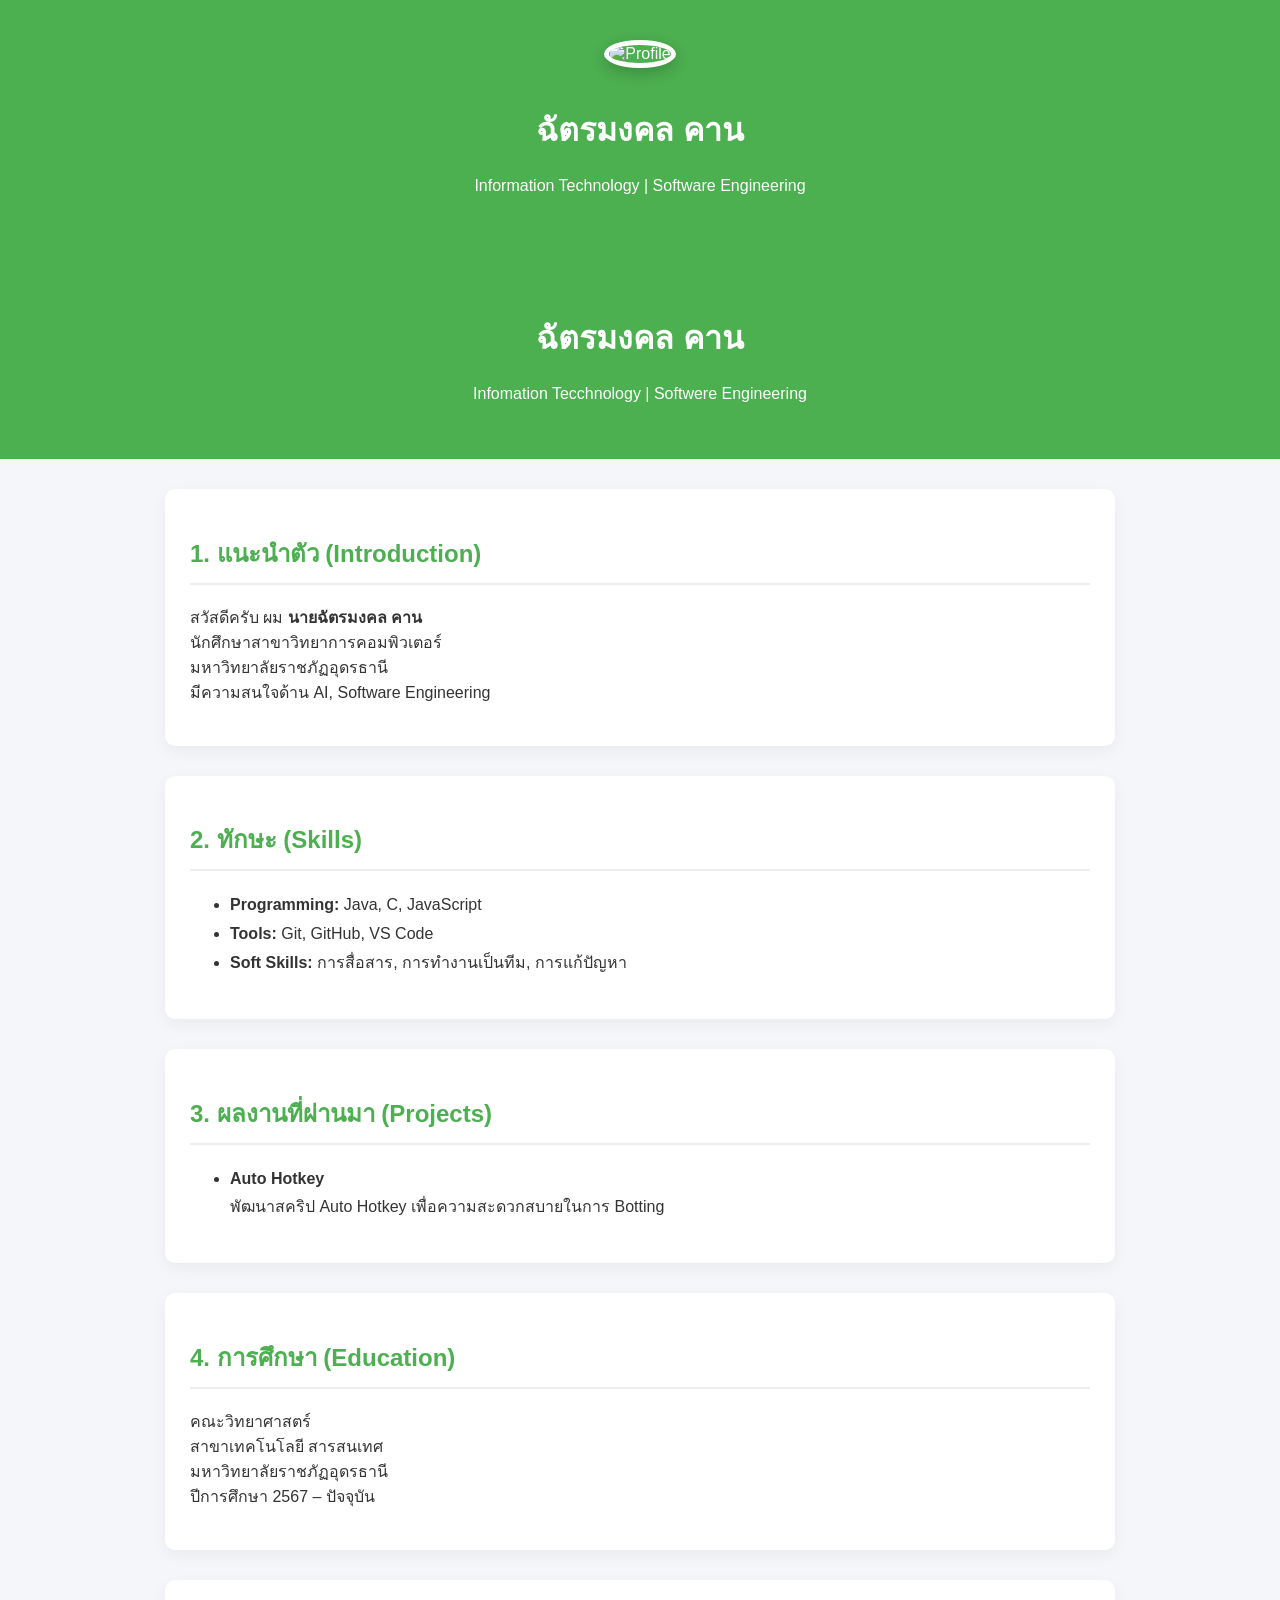
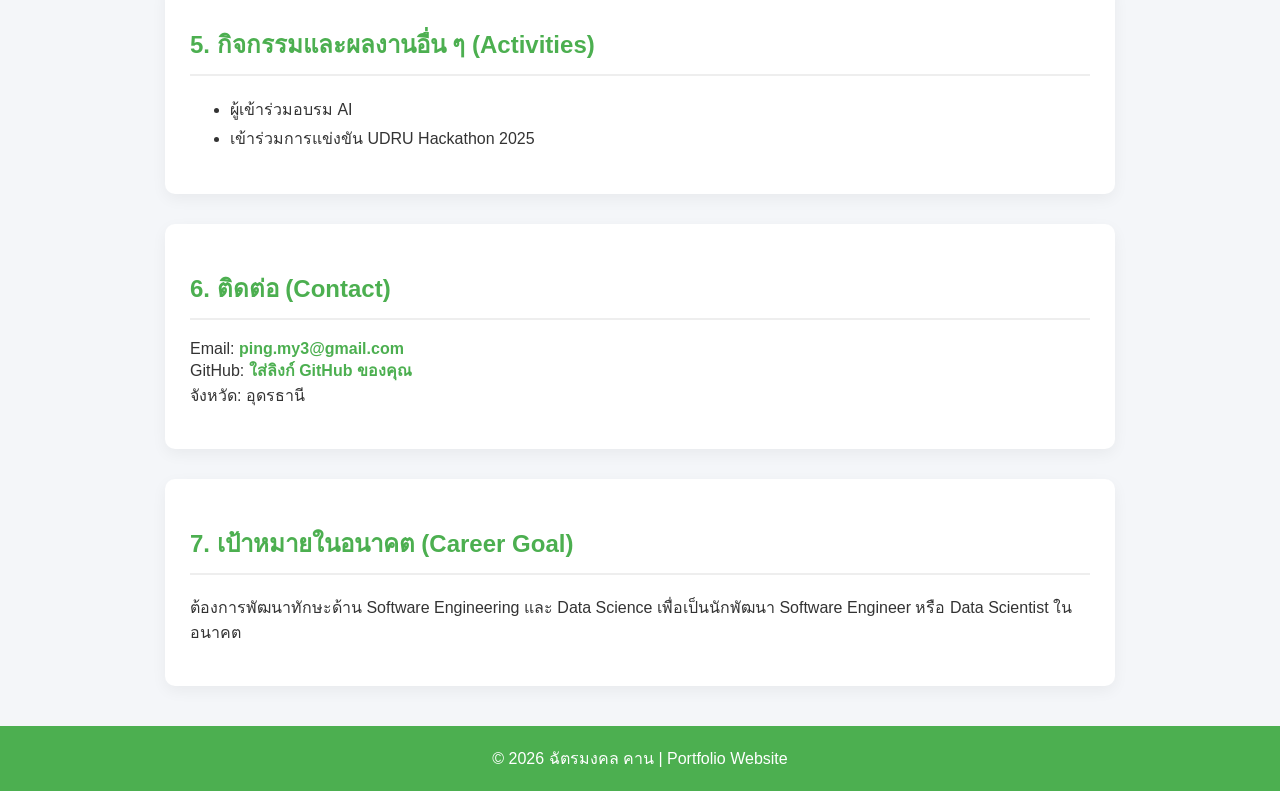
==== index.html @ 20470f04 "Update index.html" ====
<!DOCTYPE html>
<html lang="th">
    <header>
    <img src="profile.jpg" alt="Profile" class="profile-img">
    <h1>ฉัตรมงคล คาน</h1>
    <p>Information Technology | Software Engineering</p>
</header>

<head>
    
    <meta charset="UTF-8">
    <title>Portfolio | ฉัตรมงคล คาน</title>
    <meta name="viewport" content="width=device-width, initial-scale=1.0">
    <style>
        .profile-img {
    width: 160px;
    height: 160px;
    border-radius: 50%;
    object-fit: cover;
    border: 5px solid white;
    box-shadow: 0 5px 15px rgba(0,0,0,0.2);
    margin-bottom: 15px;
}

        body {
            font-family: Arial, sans-serif;
            margin: 0;
            padding: 0;
            background: #f4f6f9;
            color: #333;
        }

        header {
            background: #4CAF50;
            color: white;
            padding: 40px 20px;
            text-align: center;
        }

        section {
            max-width: 900px;
            margin: 30px auto;
            background: white;
            padding: 25px;
            border-radius: 10px;
            box-shadow: 0 5px 15px rgba(0,0,0,0.05);
        }

        h2 {
            color: #4CAF50;
            border-bottom: 2px solid #eee;
            padding-bottom: 10px;
        }

        ul {
            line-height: 1.8;
        }

        .contact a {
            color: #4CAF50;
            text-decoration: none;
            font-weight: bold;
        }

        footer {
            text-align: center;
            padding: 20px;
            background: #4CAF50;
            color: white;
            margin-top: 40px;
        }
    </style>
</head>
<body>

<header>
    <h1>ฉัตรมงคล คาน</h1>
    <p>Infomation Tecchnology | Softwere Engineering </p>
</header>

<section>
    <h2>1. แนะนำตัว (Introduction)</h2>
    <p>
        สวัสดีครับ ผม <strong>นายฉัตรมงคล คาน</strong><br>
        นักศึกษาสาขาวิทยาการคอมพิวเตอร์<br>
        มหาวิทยาลัยราชภัฏอุดรธานี<br>
        มีความสนใจด้าน AI, Software Engineering
    </p>
</section>

<section>
    <h2>2. ทักษะ (Skills)</h2>
    <ul>
        <li><strong>Programming:</strong> Java, C, JavaScript</li>
        <li><strong>Tools:</strong> Git, GitHub, VS Code</li>
        <li><strong>Soft Skills:</strong> การสื่อสาร, การทำงานเป็นทีม, การแก้ปัญหา</li>
    </ul>
</section>

<section>
    <h2>3. ผลงานที่ผ่านมา (Projects)</h2>
    <ul>
        <li>
            <strong>Auto Hotkey</strong><br>
            พัฒนาสคริป Auto Hotkey เพื่อความสะดวกสบายในการ Botting
        </li>

    </ul>
</section>

<section>
    <h2>4. การศึกษา (Education)</h2>
    <p>
        คณะวิทยาศาสตร์<br>
        สาขาเทคโนโลยี สารสนเทศ<br>
        มหาวิทยาลัยราชภัฏอุดรธานี<br>
        ปีการศึกษา 2567 – ปัจจุบัน
    </p>
</section>

<section>
    <h2>5. กิจกรรมและผลงานอื่น ๆ (Activities)</h2>
    <ul>
        <li>ผู้เข้าร่วมอบรม AI</li>
        <li>เข้าร่วมการแข่งขัน UDRU Hackathon 2025</li>
    </ul>
</section>

<section class="contact">
    <h2>6. ติดต่อ (Contact)</h2>
    <p>
        Email: <a href="mailto:ping.my3@gmail.com">ping.my3@gmail.com</a><br>
        GitHub: <a href="https://github.com/pingmypoo">ใส่ลิงก์ GitHub ของคุณ</a><br>
        จังหวัด: อุดรธานี
    </p>
</section>

<section>
    <h2>7. เป้าหมายในอนาคต (Career Goal)</h2>
    <p>
        ต้องการพัฒนาทักษะด้าน Software Engineering และ Data Science 
        เพื่อเป็นนักพัฒนา Software Engineer หรือ Data Scientist ในอนาคต
    </p>
</section>

<footer>
    © 2026 ฉัตรมงคล คาน | Portfolio Website
</footer>

</body>
</html>
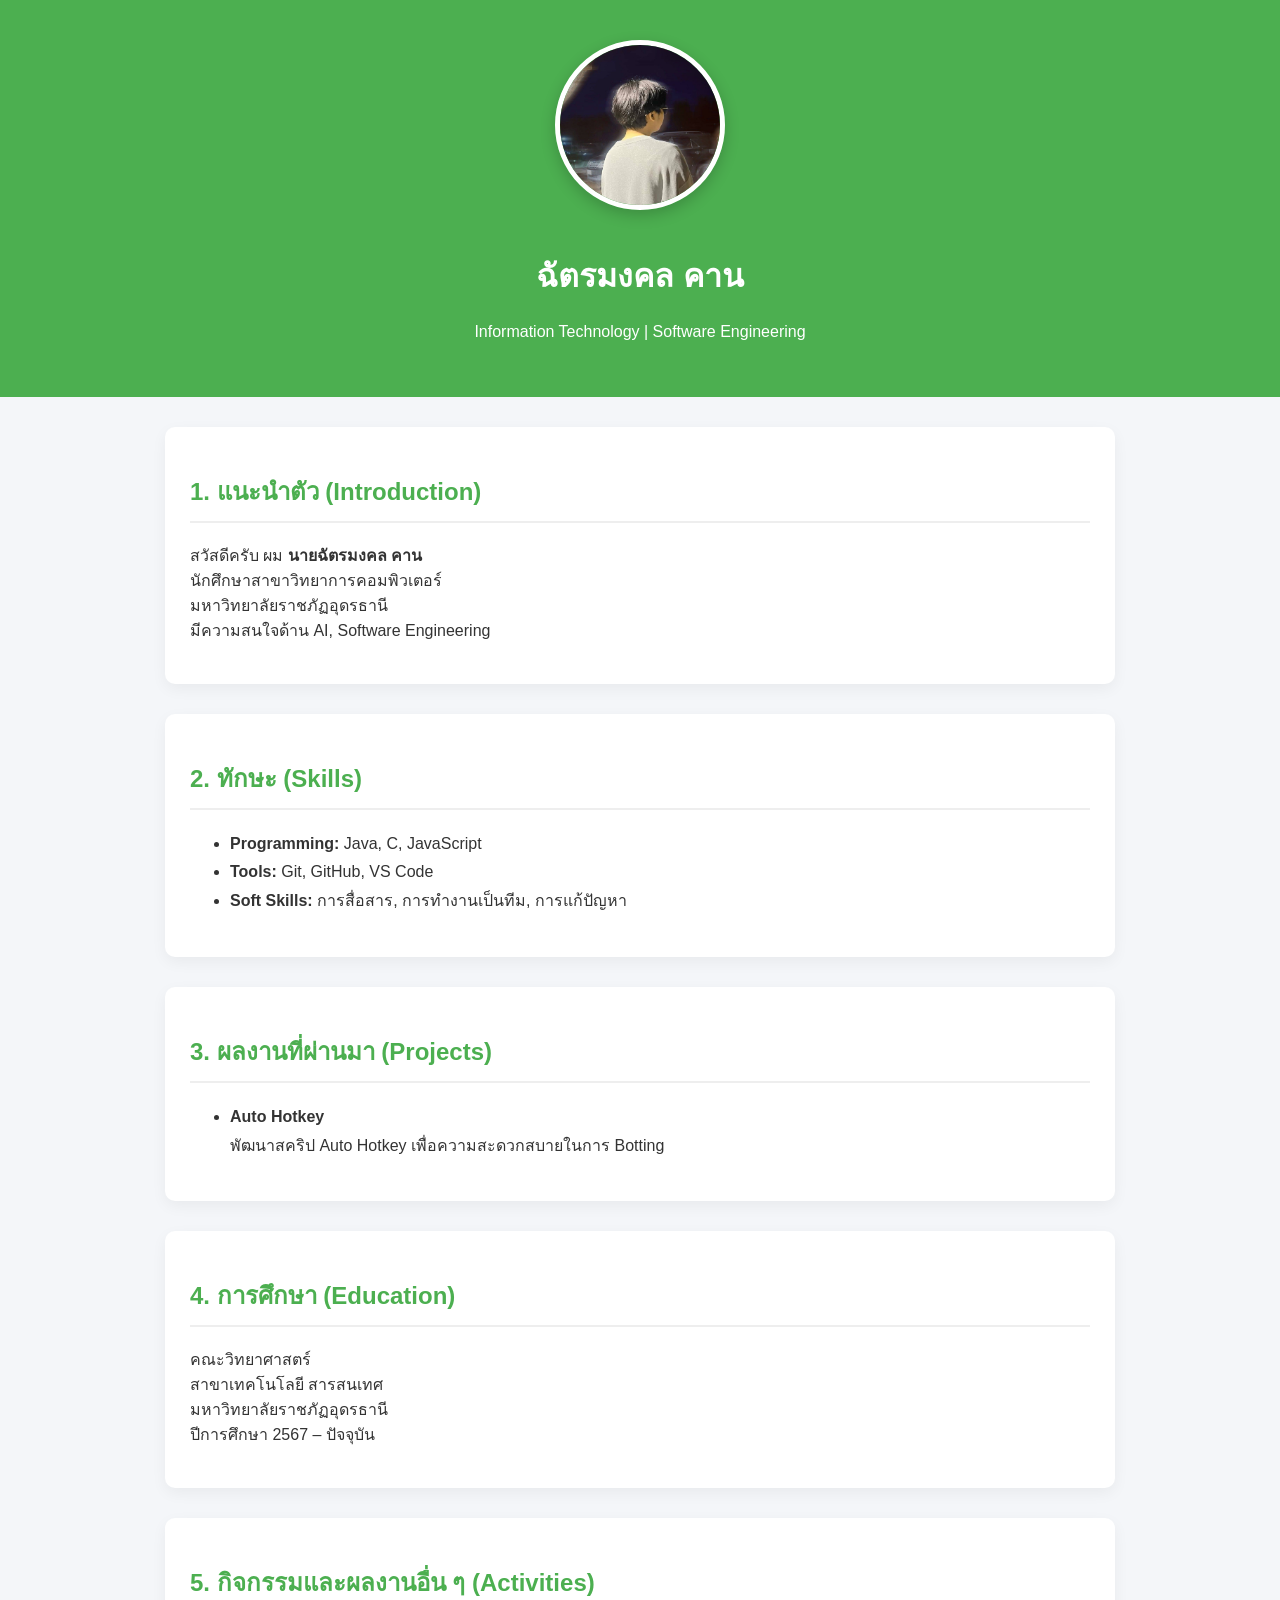
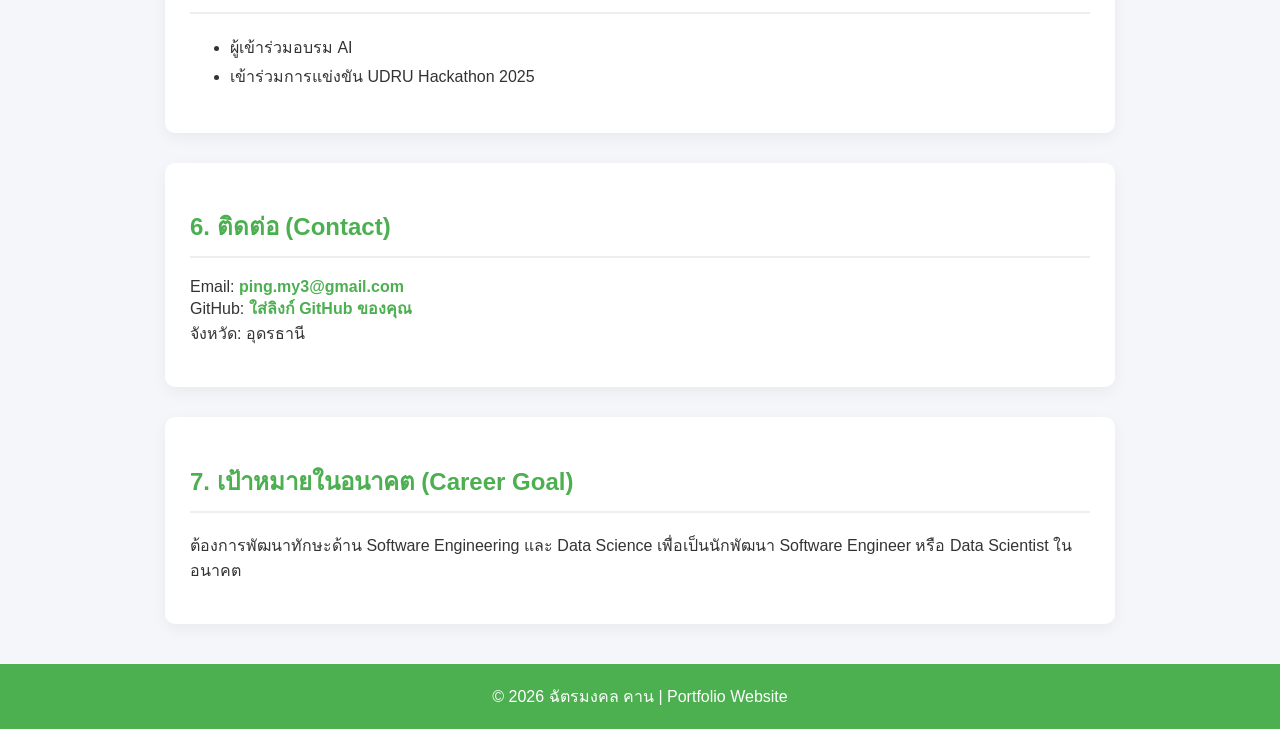
==== commit d8307f14: "Update index.html" ====
--- a/index.html
+++ b/index.html
@@ -1,10 +1,6 @@
 <!DOCTYPE html>
 <html lang="th">
-    <header>
-    <img src="profile.jpg" alt="Profile" class="profile-img">
-    <h1>ฉัตรมงคล คาน</h1>
-    <p>Information Technology | Software Engineering</p>
-</header>
+
 
 <head>
     
@@ -73,9 +69,10 @@
 </head>
 <body>
 
-<header>
+    <header>
+    <img src="profile.jpg" alt="Profile" class="profile-img">
     <h1>ฉัตรมงคล คาน</h1>
-    <p>Infomation Tecchnology | Softwere Engineering </p>
+    <p>Information Technology | Software Engineering</p>
 </header>
 
 <section>
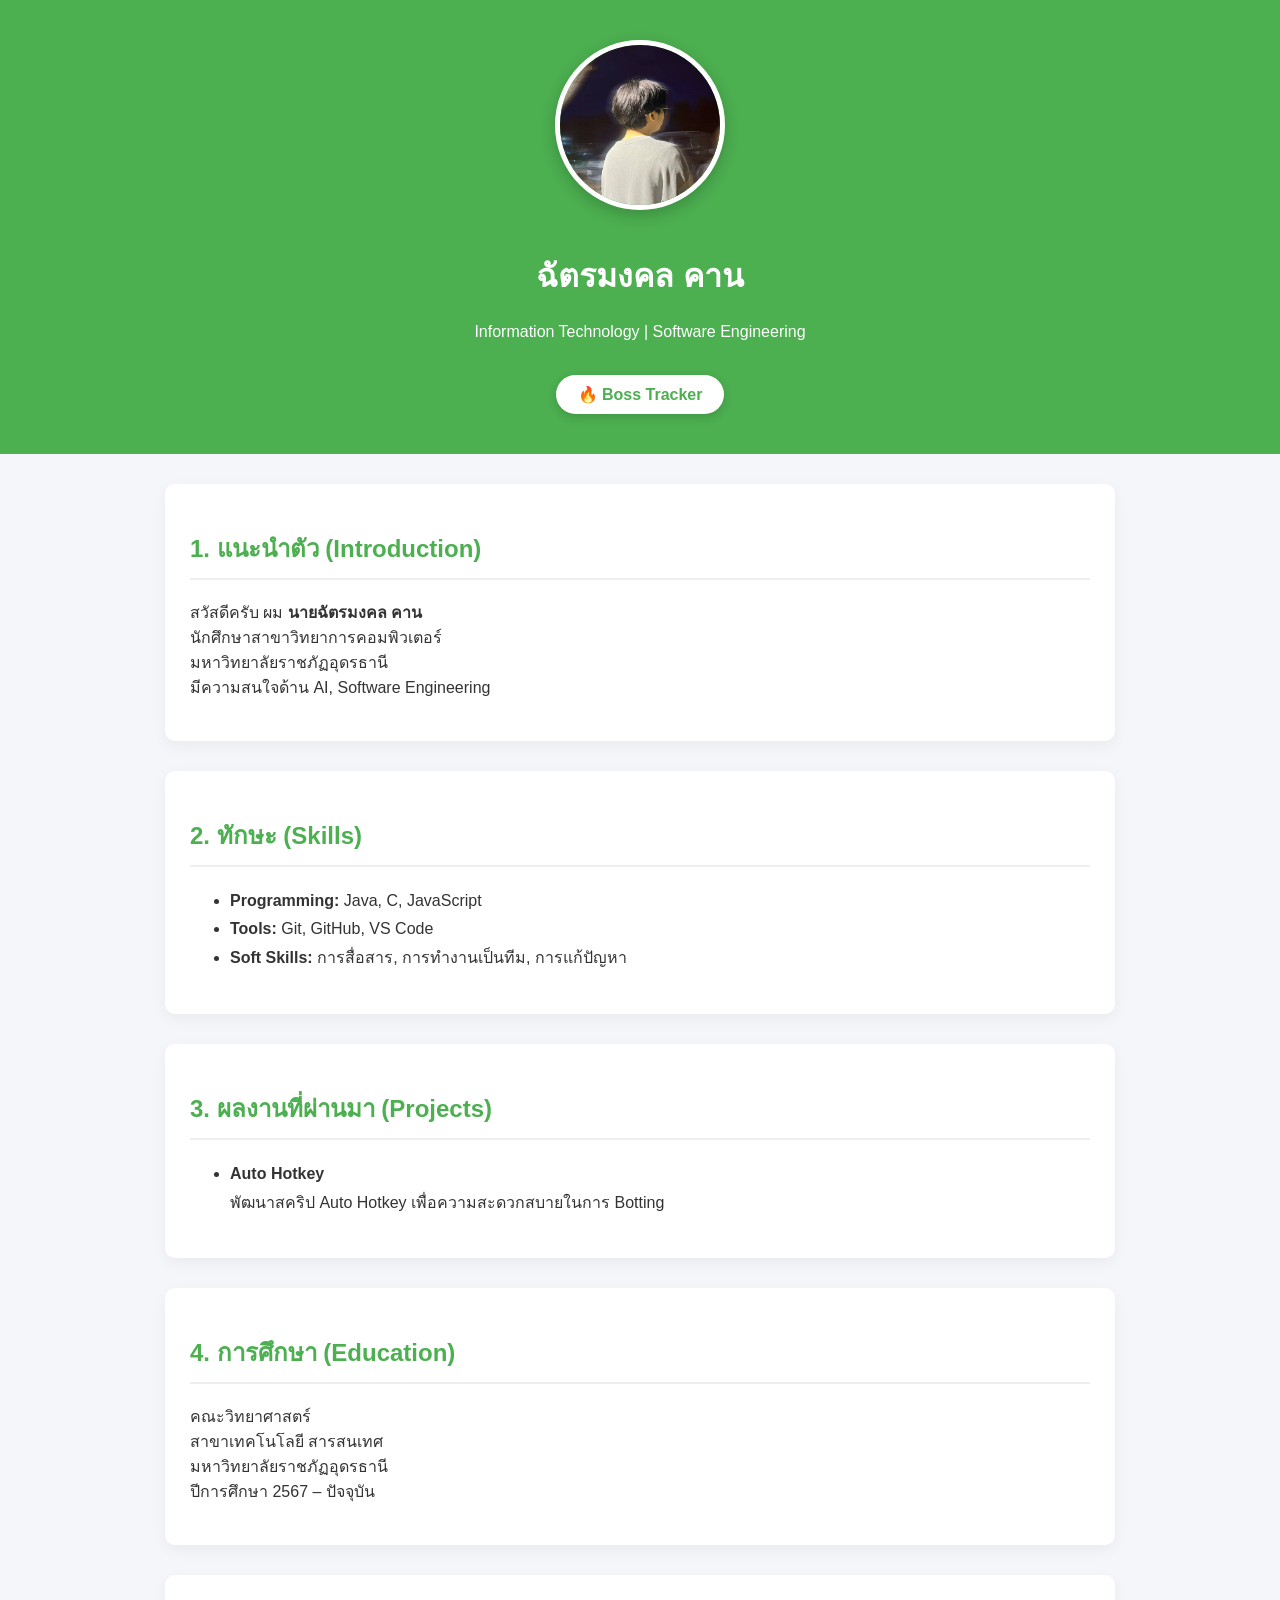
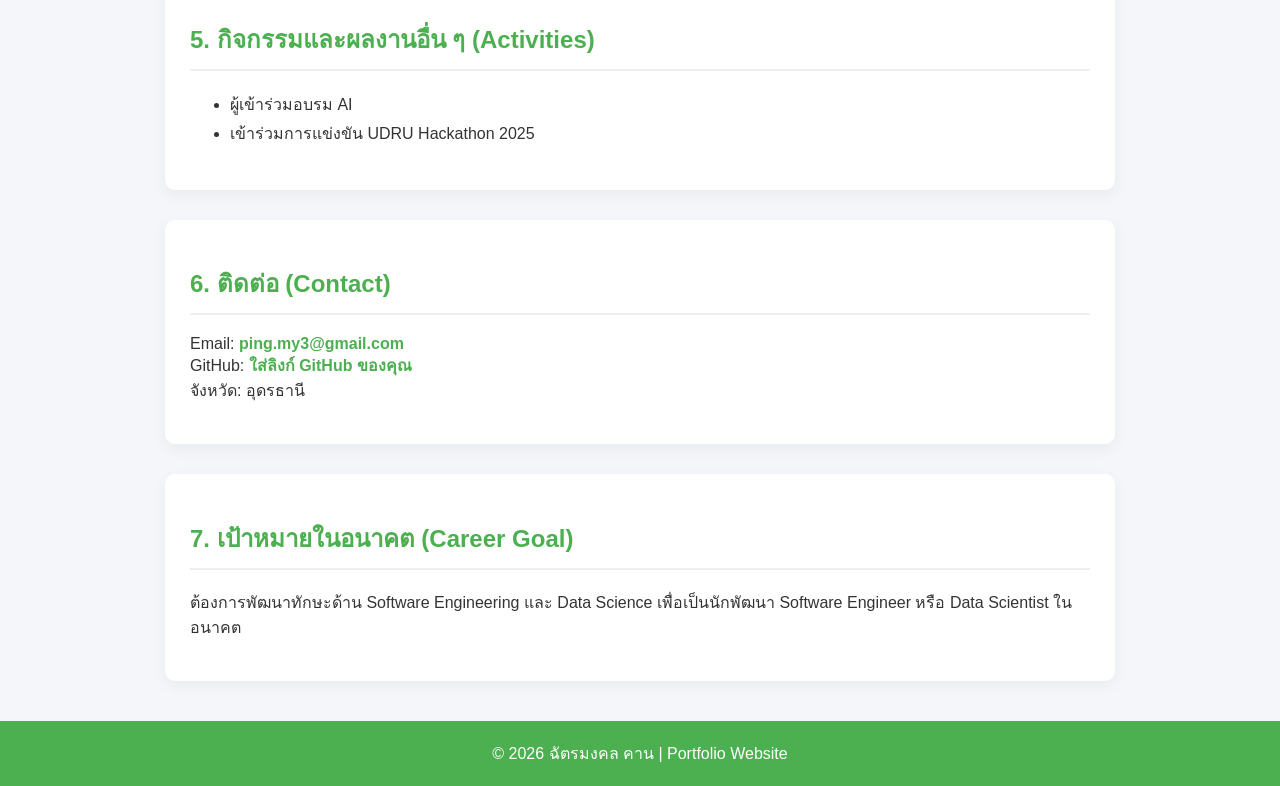
==== commit afa051da: "Update index.html" ====
--- a/index.html
+++ b/index.html
@@ -65,6 +65,23 @@
             color: white;
             margin-top: 40px;
         }
+
+        .nav-btn {
+            display: inline-block;
+            margin-top: 18px;
+            padding: 10px 22px;
+            background: white;
+            color: #4CAF50;
+            font-weight: bold;
+            text-decoration: none;
+            border-radius: 999px;
+            box-shadow: 0 3px 10px rgba(0,0,0,0.15);
+            transition: transform .15s, box-shadow .15s;
+        }
+        .nav-btn:hover {
+            transform: translateY(-2px);
+            box-shadow: 0 5px 14px rgba(0,0,0,0.2);
+        }
     </style>
 </head>
 <body>
@@ -73,6 +90,7 @@
     <img src="profile.jpg" alt="Profile" class="profile-img">
     <h1>ฉัตรมงคล คาน</h1>
     <p>Information Technology | Software Engineering</p>
+    <a href="boss-tracker.html" class="nav-btn">🔥 Boss Tracker</a>
 </header>
 
 <section>
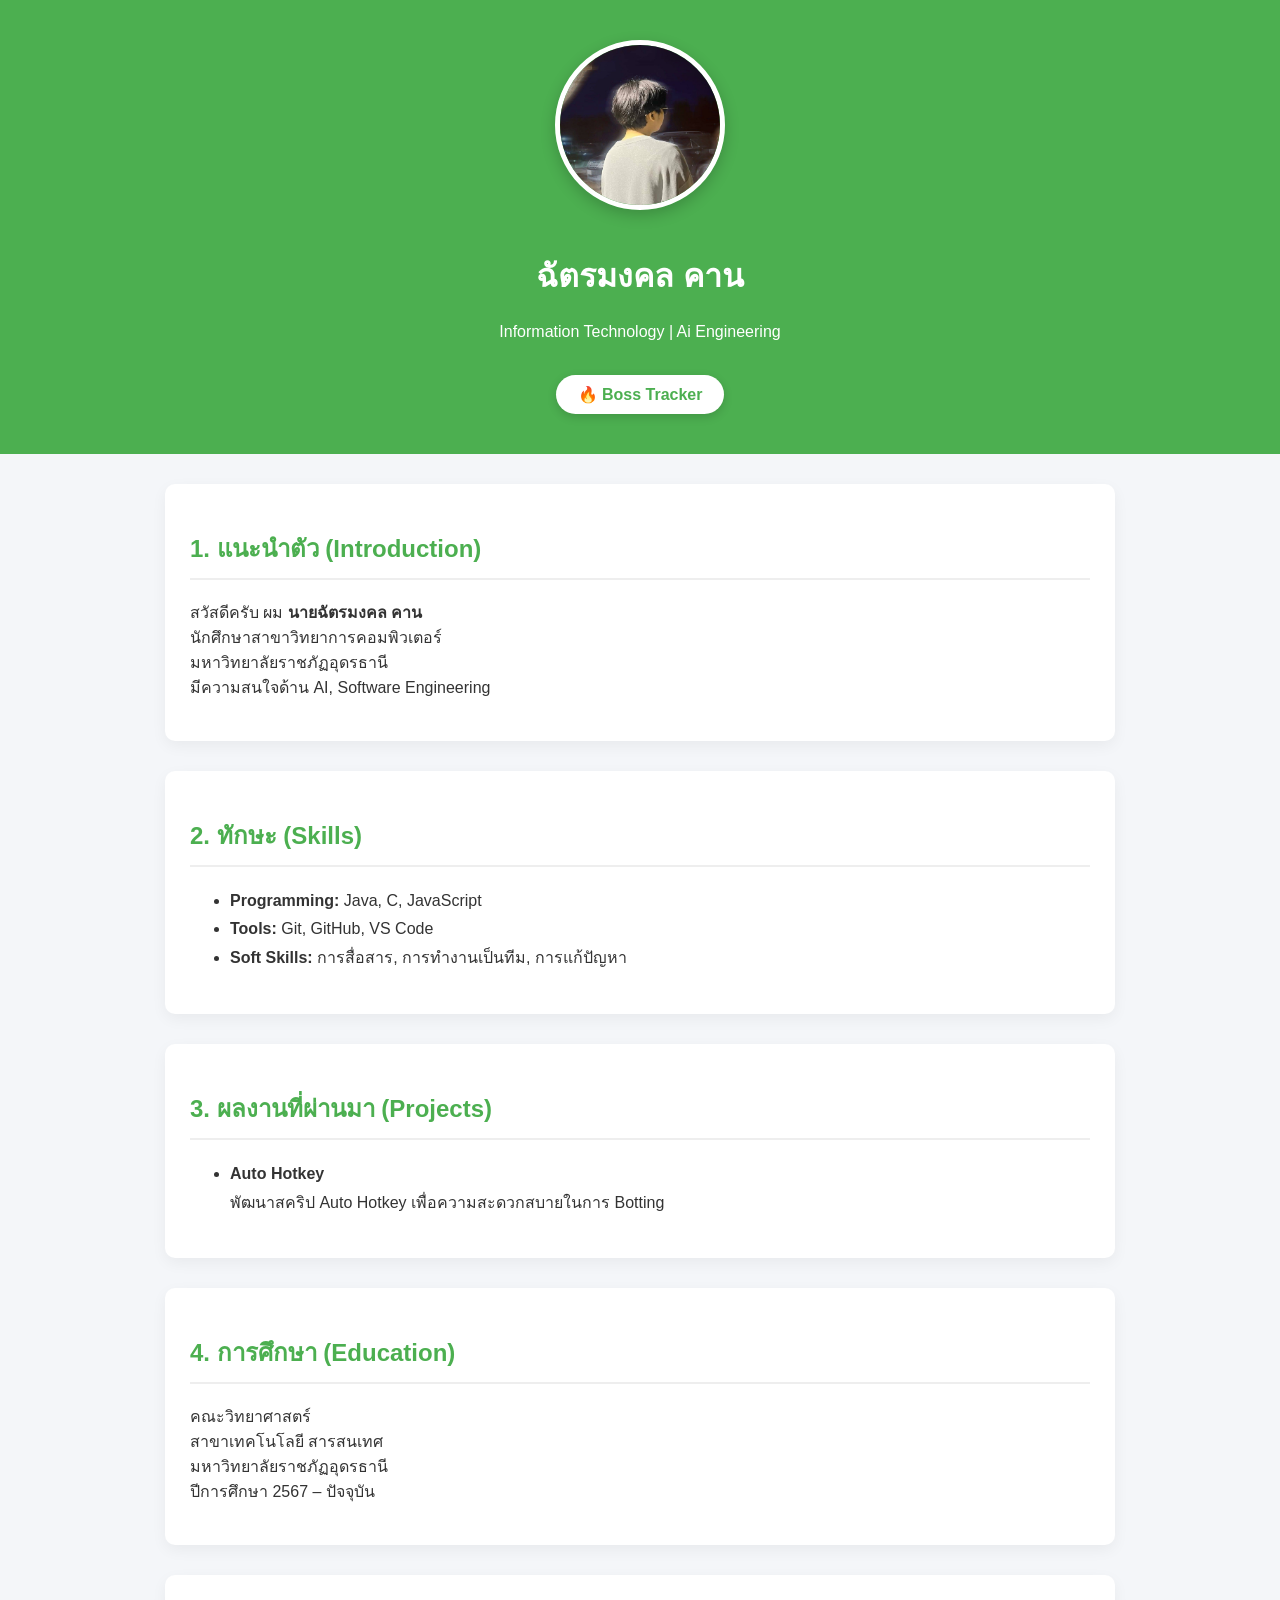
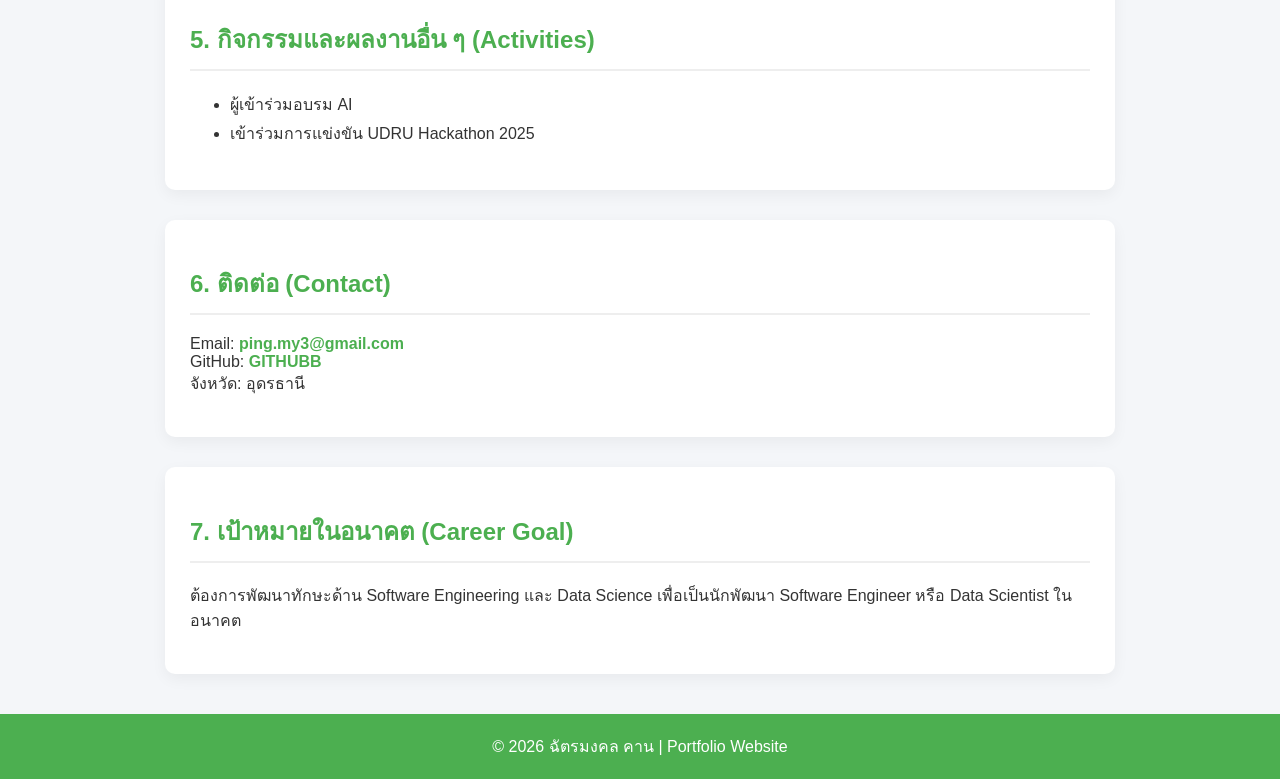
==== commit 12eea833: "Update index.html" ====
--- a/index.html
+++ b/index.html
@@ -89,7 +89,7 @@
     <header>
     <img src="profile.jpg" alt="Profile" class="profile-img">
     <h1>ฉัตรมงคล คาน</h1>
-    <p>Information Technology | Software Engineering</p>
+    <p>Information Technology | Ai Engineering</p>
     <a href="boss-tracker.html" class="nav-btn">🔥 Boss Tracker</a>
 </header>
 
@@ -145,7 +145,7 @@
     <h2>6. ติดต่อ (Contact)</h2>
     <p>
         Email: <a href="mailto:ping.my3@gmail.com">ping.my3@gmail.com</a><br>
-        GitHub: <a href="https://github.com/pingmypoo">ใส่ลิงก์ GitHub ของคุณ</a><br>
+        GitHub: <a href="https://github.com/pingmypoo">GITHUBB</a><br>
         จังหวัด: อุดรธานี
     </p>
 </section>
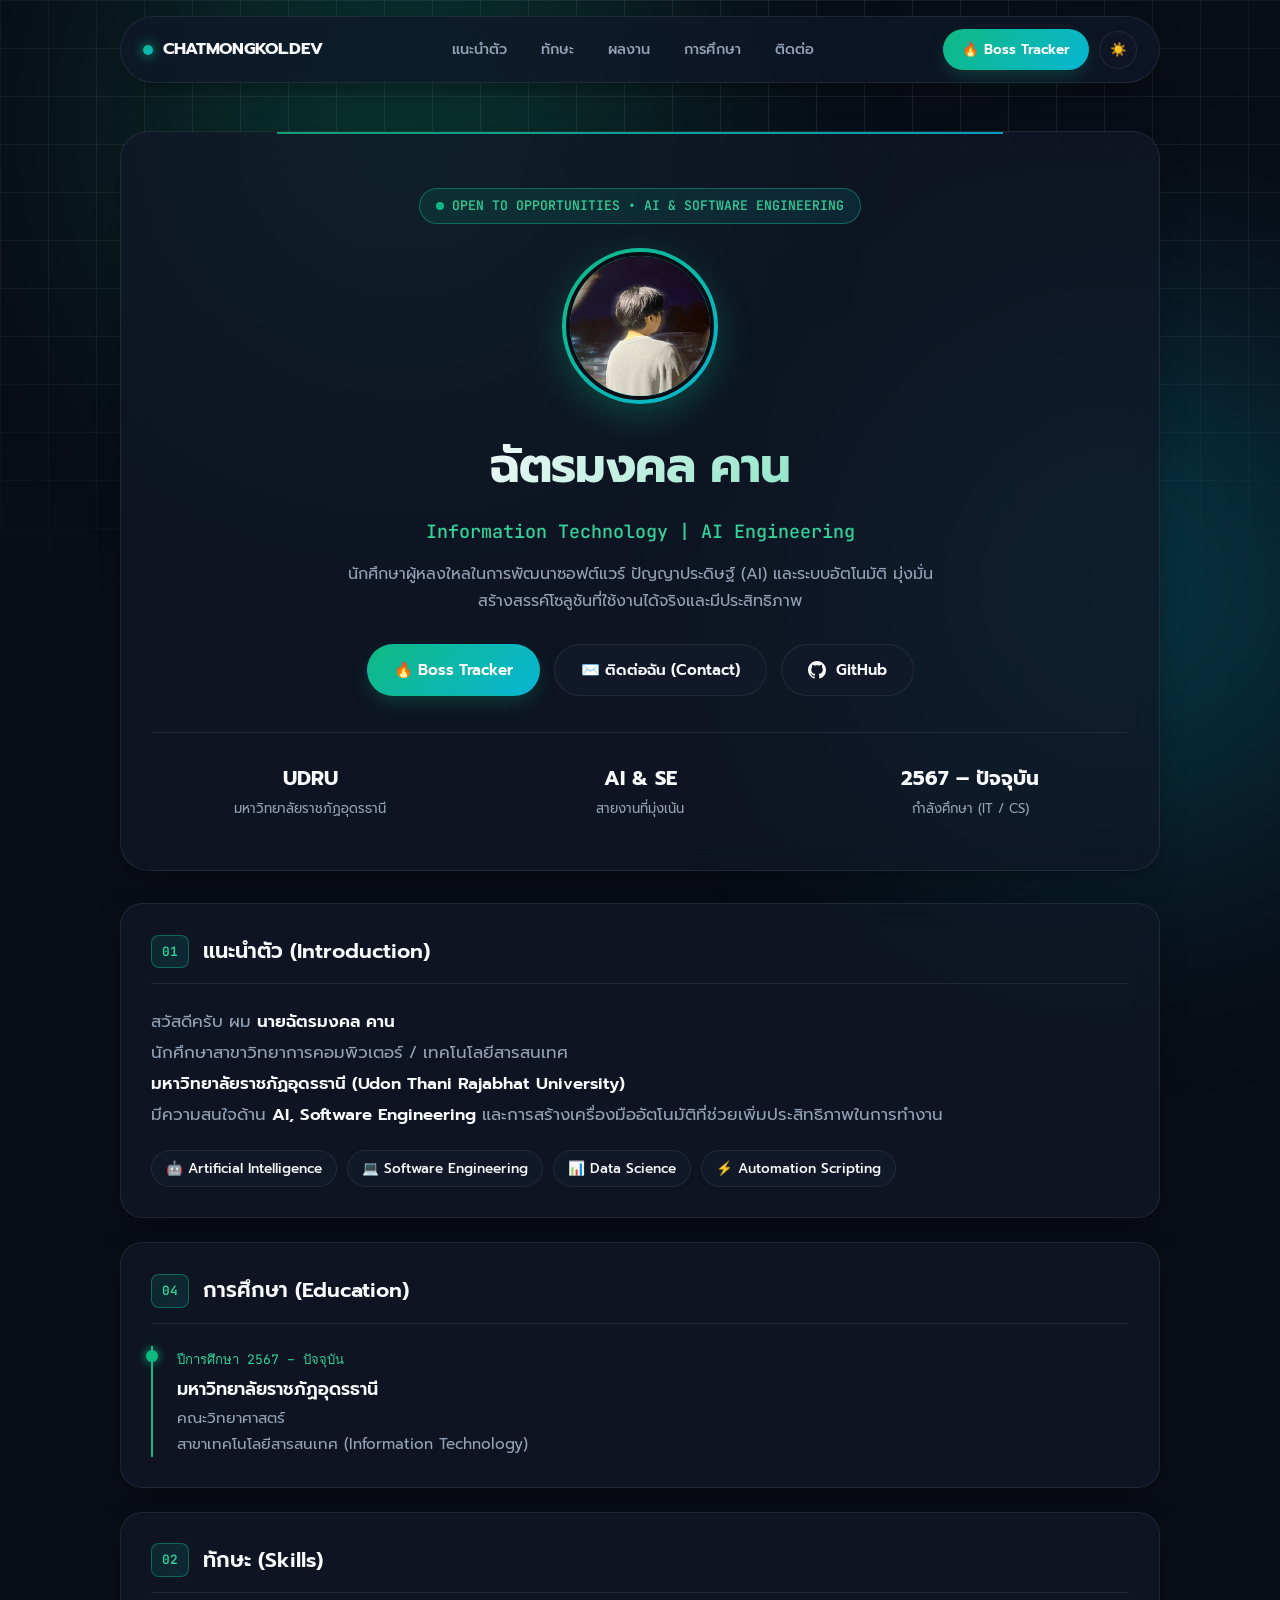
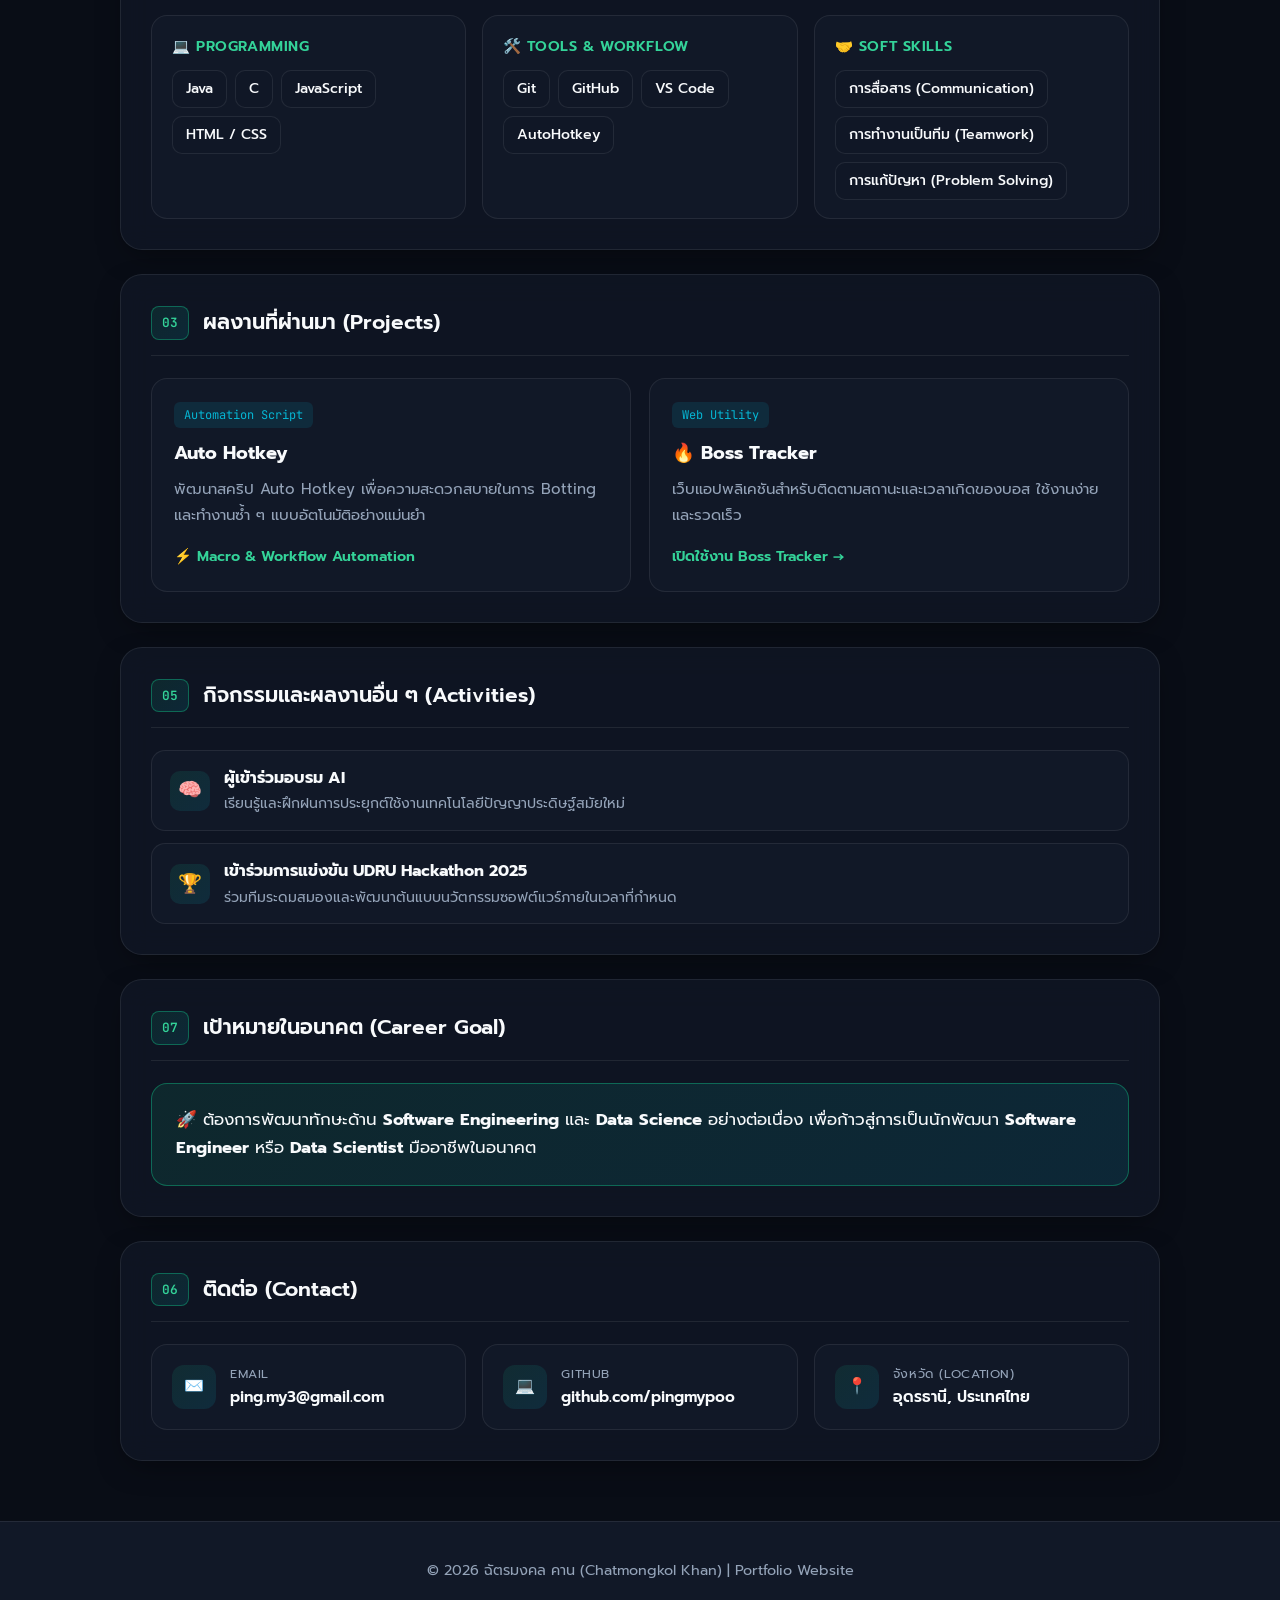
==== commit 9ad9911a: "Add files via upload" ====
--- a/index.html
+++ b/index.html
@@ -1,166 +1,1046 @@
 <!DOCTYPE html>
-<html lang="th">
-
+<html lang="th" data-theme="dark">
 
 <head>
-    
     <meta charset="UTF-8">
-    <title>Portfolio | ฉัตรมงคล คาน</title>
+    <title>Portfolio | ฉัตรมงคล คาน (Chatmongkol Khan)</title>
     <meta name="viewport" content="width=device-width, initial-scale=1.0">
+    <meta name="description" content="Portfolio ของ ฉัตรมงคล คาน - Information Technology & AI Engineering, มหาวิทยาลัยราชภัฏอุดรธานี">
+    <!-- Google Fonts: Prompt (Thai/Latin) & JetBrains Mono -->
+    <link rel="preconnect" href="https://fonts.googleapis.com">
+    <link rel="preconnect" href="https://fonts.gstatic.com" crossorigin>
+    <link href="https://fonts.googleapis.com/css2?family=JetBrains+Mono:wght@400;500;600&family=Plus+Jakarta+Sans:wght@400;500;600;700;800&family=Prompt:wght@300;400;500;600;700&display=swap" rel="stylesheet">
+
     <style>
-        .profile-img {
-    width: 160px;
-    height: 160px;
-    border-radius: 50%;
-    object-fit: cover;
-    border: 5px solid white;
-    box-shadow: 0 5px 15px rgba(0,0,0,0.2);
-    margin-bottom: 15px;
-}
-
-        body {
-            font-family: Arial, sans-serif;
+        :root {
+            --bg-primary: #090d16;
+            --bg-secondary: #111827;
+            --bg-card: rgba(17, 24, 39, 0.72);
+            --bg-card-hover: rgba(30, 41, 59, 0.85);
+            --bg-glass: rgba(15, 23, 42, 0.75);
+            --text-primary: #f8fafc;
+            --text-secondary: #94a3b8;
+            --text-muted: #64748b;
+            --accent: #10b981;
+            --accent-light: #34d399;
+            --accent-cyan: #06b6d4;
+            --accent-glow: rgba(16, 185, 129, 0.28);
+            --border-color: rgba(255, 255, 255, 0.08);
+            --border-hover: rgba(16, 185, 129, 0.45);
+            --shadow-card: 0 10px 30px -10px rgba(0, 0, 0, 0.5);
+            --gradient-primary: linear-gradient(135deg, #10b981 0%, #06b6d4 100%);
+            --gradient-subtle: linear-gradient(135deg, rgba(16, 185, 129, 0.12) 0%, rgba(6, 182, 212, 0.12) 100%);
+        }
+
+        [data-theme="light"] {
+            --bg-primary: #f8fafc;
+            --bg-secondary: #f1f5f9;
+            --bg-card: rgba(255, 255, 255, 0.88);
+            --bg-card-hover: rgba(255, 255, 255, 1);
+            --bg-glass: rgba(255, 255, 255, 0.82);
+            --text-primary: #0f172a;
+            --text-secondary: #475569;
+            --text-muted: #64748b;
+            --accent: #059669;
+            --accent-light: #10b981;
+            --accent-cyan: #0284c7;
+            --accent-glow: rgba(5, 150, 105, 0.18);
+            --border-color: rgba(15, 23, 42, 0.08);
+            --border-hover: rgba(5, 150, 105, 0.4);
+            --shadow-card: 0 12px 32px -8px rgba(15, 23, 42, 0.08);
+            --gradient-primary: linear-gradient(135deg, #059669 0%, #0284c7 100%);
+            --gradient-subtle: linear-gradient(135deg, rgba(5, 150, 105, 0.08) 0%, rgba(2, 132, 199, 0.08) 100%);
+        }
+
+        * {
+            box-sizing: border-box;
             margin: 0;
             padding: 0;
-            background: #f4f6f9;
-            color: #333;
-        }
-
-        header {
-            background: #4CAF50;
-            color: white;
-            padding: 40px 20px;
+        }
+
+        html {
+            scroll-behavior: smooth;
+            scroll-padding-top: 90px;
+        }
+
+        body {
+            font-family: 'Prompt', 'Plus Jakarta Sans', -apple-system, BlinkMacSystemFont, sans-serif;
+            background-color: var(--bg-primary);
+            color: var(--text-primary);
+            line-height: 1.7;
+            overflow-x: hidden;
+            position: relative;
+            transition: background-color 0.35s ease, color 0.35s ease;
+        }
+
+        /* Ambient Background Effects */
+        .bg-grid {
+            position: fixed;
+            inset: 0;
+            background-image: 
+                linear-gradient(to right, var(--border-color) 1px, transparent 1px),
+                linear-gradient(to bottom, var(--border-color) 1px, transparent 1px);
+            background-size: 48px 48px;
+            mask-image: radial-gradient(ellipse 80% 60% at 50% 20%, #000 40%, transparent 100%);
+            -webkit-mask-image: radial-gradient(ellipse 80% 60% at 50% 20%, #000 40%, transparent 100%);
+            pointer-events: none;
+            z-index: -2;
+        }
+
+        .bg-glow {
+            position: fixed;
+            width: 550px;
+            height: 550px;
+            border-radius: 50%;
+            filter: blur(130px);
+            opacity: 0.22;
+            pointer-events: none;
+            z-index: -1;
+            animation: floatGlow 14s ease-in-out infinite alternate;
+        }
+
+        .bg-glow-1 {
+            top: -150px;
+            left: 10%;
+            background: #10b981;
+        }
+
+        .bg-glow-2 {
+            top: 35%;
+            right: -120px;
+            background: #06b6d4;
+            animation-delay: -7s;
+        }
+
+        @keyframes floatGlow {
+            0% { transform: translate(0, 0) scale(1); }
+            100% { transform: translate(40px, 50px) scale(1.12); }
+        }
+
+        /* Sticky Glass Navigation */
+        .navbar {
+            position: sticky;
+            top: 16px;
+            z-index: 100;
+            max-width: 1080px;
+            margin: 16px auto 0;
+            padding: 0 20px;
+        }
+
+        .nav-container {
+            display: flex;
+            align-items: center;
+            justify-content: space-between;
+            padding: 12px 22px;
+            background: var(--bg-glass);
+            backdrop-filter: blur(16px);
+            -webkit-backdrop-filter: blur(16px);
+            border: 1px solid var(--border-color);
+            border-radius: 999px;
+            box-shadow: var(--shadow-card);
+        }
+
+        .nav-logo {
+            display: flex;
+            align-items: center;
+            gap: 10px;
+            font-weight: 700;
+            font-size: 1.05rem;
+            color: var(--text-primary);
+            text-decoration: none;
+            letter-spacing: -0.02em;
+        }
+
+        .nav-logo-dot {
+            width: 10px;
+            height: 10px;
+            border-radius: 50%;
+            background: var(--gradient-primary);
+            box-shadow: 0 0 12px var(--accent);
+        }
+
+        .nav-links {
+            display: flex;
+            align-items: center;
+            gap: 6px;
+            list-style: none;
+        }
+
+        .nav-links a {
+            color: var(--text-secondary);
+            text-decoration: none;
+            font-size: 0.9rem;
+            font-weight: 500;
+            padding: 6px 14px;
+            border-radius: 999px;
+            transition: all 0.2s ease;
+        }
+
+        .nav-links a:hover {
+            color: var(--text-primary);
+            background: var(--gradient-subtle);
+        }
+
+        .nav-actions {
+            display: flex;
+            align-items: center;
+            gap: 10px;
+        }
+
+        .theme-btn {
+            background: var(--bg-card);
+            border: 1px solid var(--border-color);
+            color: var(--text-primary);
+            width: 38px;
+            height: 38px;
+            border-radius: 50%;
+            display: inline-flex;
+            align-items: center;
+            justify-content: center;
+            cursor: pointer;
+            transition: all 0.2s ease;
+        }
+
+        .theme-btn:hover {
+            border-color: var(--border-hover);
+            transform: rotate(12deg) scale(1.05);
+        }
+
+        /* Hero Header */
+        header.hero {
+            max-width: 1080px;
+            margin: 48px auto 32px;
+            padding: 0 20px;
             text-align: center;
         }
 
-        section {
-            max-width: 900px;
-            margin: 30px auto;
-            background: white;
-            padding: 25px;
+        .hero-card {
+            position: relative;
+            padding: 56px 32px 48px;
+            background: var(--bg-card);
+            backdrop-filter: blur(16px);
+            -webkit-backdrop-filter: blur(16px);
+            border: 1px solid var(--border-color);
+            border-radius: 28px;
+            box-shadow: var(--shadow-card);
+            overflow: hidden;
+        }
+
+        .hero-card::before {
+            content: "";
+            position: absolute;
+            top: 0;
+            left: 15%;
+            right: 15%;
+            height: 2px;
+            background: var(--gradient-primary);
+            opacity: 0.85;
+        }
+
+        .status-badge {
+            display: inline-flex;
+            align-items: center;
+            gap: 8px;
+            padding: 6px 16px;
+            border-radius: 999px;
+            background: var(--gradient-subtle);
+            border: 1px solid var(--border-hover);
+            color: var(--accent-light);
+            font-size: 0.82rem;
+            font-weight: 500;
+            margin-bottom: 24px;
+            font-family: 'JetBrains Mono', monospace;
+        }
+
+        [data-theme="light"] .status-badge {
+            color: var(--accent);
+        }
+
+        .status-pulse {
+            width: 8px;
+            height: 8px;
+            border-radius: 50%;
+            background: var(--accent);
+            box-shadow: 0 0 0 0 var(--accent-glow);
+            animation: pulse 2s infinite;
+        }
+
+        @keyframes pulse {
+            0% { box-shadow: 0 0 0 0 rgba(16, 185, 129, 0.7); }
+            70% { box-shadow: 0 0 0 10px rgba(16, 185, 129, 0); }
+            100% { box-shadow: 0 0 0 0 rgba(16, 185, 129, 0); }
+        }
+
+        .avatar-wrapper {
+            position: relative;
+            width: 156px;
+            height: 156px;
+            margin: 0 auto 22px;
+            border-radius: 50%;
+            padding: 4px;
+            background: var(--gradient-primary);
+            box-shadow: 0 12px 35px var(--accent-glow);
+            transition: transform 0.35s cubic-bezier(0.34, 1.56, 0.64, 1);
+        }
+
+        .avatar-wrapper:hover {
+            transform: scale(1.05) rotate(2deg);
+        }
+
+        .profile-img {
+            width: 100%;
+            height: 100%;
+            border-radius: 50%;
+            object-fit: cover;
+            border: 4px solid var(--bg-primary);
+            background-color: var(--bg-secondary);
+            display: block;
+        }
+
+        .hero h1 {
+            font-size: clamp(2rem, 4.5vw, 3rem);
+            font-weight: 700;
+            letter-spacing: -0.02em;
+            margin-bottom: 8px;
+            background: linear-gradient(135deg, var(--text-primary) 30%, var(--accent-light) 100%);
+            -webkit-background-clip: text;
+            -webkit-text-fill-color: transparent;
+            background-clip: text;
+        }
+
+        .hero-subtitle {
+            font-family: 'JetBrains Mono', monospace;
+            font-size: clamp(0.95rem, 2vw, 1.15rem);
+            color: var(--accent-light);
+            font-weight: 500;
+            margin-bottom: 14px;
+        }
+
+        [data-theme="light"] .hero-subtitle {
+            color: var(--accent);
+        }
+
+        .hero-bio {
+            max-width: 620px;
+            margin: 0 auto 28px;
+            color: var(--text-secondary);
+            font-size: 1rem;
+        }
+
+        .hero-actions {
+            display: flex;
+            flex-wrap: wrap;
+            align-items: center;
+            justify-content: center;
+            gap: 14px;
+        }
+
+        .btn {
+            display: inline-flex;
+            align-items: center;
+            gap: 10px;
+            padding: 12px 26px;
+            border-radius: 999px;
+            font-weight: 600;
+            font-size: 0.95rem;
+            text-decoration: none;
+            transition: all 0.25s cubic-bezier(0.4, 0, 0.2, 1);
+            cursor: pointer;
+            border: 1px solid transparent;
+        }
+
+        .btn-primary, .nav-btn {
+            background: var(--gradient-primary);
+            color: #ffffff;
+            box-shadow: 0 8px 20px -4px var(--accent-glow);
+        }
+
+        .btn-primary:hover, .nav-btn:hover {
+            transform: translateY(-3px);
+            box-shadow: 0 14px 28px -4px var(--accent-glow);
+            filter: brightness(1.06);
+        }
+
+        .btn-secondary {
+            background: var(--bg-secondary);
+            color: var(--text-primary);
+            border-color: var(--border-color);
+        }
+
+        .btn-secondary:hover {
+            border-color: var(--border-hover);
+            background: var(--bg-card-hover);
+            transform: translateY(-3px);
+        }
+
+        /* Quick Stats Bar */
+        .stats-bar {
+            display: grid;
+            grid-template-columns: repeat(auto-fit, minmax(180px, 1fr));
+            gap: 16px;
+            margin-top: 36px;
+            padding-top: 28px;
+            border-top: 1px solid var(--border-color);
+        }
+
+        .stat-item {
+            text-align: center;
+        }
+
+        .stat-value {
+            font-size: 1.25rem;
+            font-weight: 700;
+            color: var(--text-primary);
+            display: block;
+        }
+
+        .stat-label {
+            font-size: 0.82rem;
+            color: var(--text-secondary);
+        }
+
+        /* Main Grid Layout */
+        main.container {
+            max-width: 1080px;
+            margin: 0 auto 60px;
+            padding: 0 20px;
+            display: grid;
+            grid-template-columns: repeat(12, 1fr);
+            gap: 24px;
+        }
+
+        section.card {
+            grid-column: span 12;
+            background: var(--bg-card);
+            backdrop-filter: blur(14px);
+            -webkit-backdrop-filter: blur(14px);
+            border: 1px solid var(--border-color);
+            border-radius: 22px;
+            padding: 30px;
+            box-shadow: var(--shadow-card);
+            transition: transform 0.3s ease, border-color 0.3s ease, box-shadow 0.3s ease;
+            position: relative;
+            overflow: hidden;
+        }
+
+        section.card:hover {
+            transform: translateY(-4px);
+            border-color: var(--border-hover);
+        }
+
+        .col-7 { grid-column: span 7; }
+        .col-5 { grid-column: span 5; }
+        .col-6 { grid-column: span 6; }
+
+        .section-header {
+            display: flex;
+            align-items: center;
+            gap: 14px;
+            margin-bottom: 22px;
+            padding-bottom: 14px;
+            border-bottom: 1px solid var(--border-color);
+        }
+
+        .section-num {
+            font-family: 'JetBrains Mono', monospace;
+            font-size: 0.8rem;
+            font-weight: 600;
+            padding: 5px 10px;
+            border-radius: 8px;
+            background: var(--gradient-subtle);
+            color: var(--accent-light);
+            border: 1px solid var(--border-hover);
+        }
+
+        [data-theme="light"] .section-num {
+            color: var(--accent);
+        }
+
+        section.card h2 {
+            font-size: 1.3rem;
+            font-weight: 600;
+            color: var(--text-primary);
+            margin: 0;
+            border: none;
+            padding: 0;
+        }
+
+        /* Introduction Section */
+        .intro-text {
+            font-size: 1.05rem;
+            color: var(--text-secondary);
+            line-height: 1.85;
+        }
+
+        .intro-text strong {
+            color: var(--text-primary);
+            font-weight: 600;
+        }
+
+        .highlight-tags {
+            display: flex;
+            flex-wrap: wrap;
+            gap: 10px;
+            margin-top: 20px;
+        }
+
+        .chip {
+            display: inline-flex;
+            align-items: center;
+            gap: 6px;
+            padding: 6px 14px;
+            border-radius: 999px;
+            font-size: 0.85rem;
+            font-weight: 500;
+            background: var(--bg-secondary);
+            border: 1px solid var(--border-color);
+            color: var(--text-primary);
+        }
+
+        /* Skills Section */
+        .skills-grid {
+            display: grid;
+            grid-template-columns: repeat(auto-fit, minmax(220px, 1fr));
+            gap: 16px;
+        }
+
+        .skill-group {
+            background: var(--bg-secondary);
+            border: 1px solid var(--border-color);
+            border-radius: 16px;
+            padding: 18px 20px;
+            transition: border-color 0.25s ease;
+        }
+
+        .skill-group:hover {
+            border-color: var(--border-hover);
+        }
+
+        .skill-group-title {
+            font-size: 0.9rem;
+            font-weight: 600;
+            color: var(--accent-light);
+            margin-bottom: 12px;
+            display: flex;
+            align-items: center;
+            gap: 8px;
+            text-transform: uppercase;
+            letter-spacing: 0.04em;
+        }
+
+        [data-theme="light"] .skill-group-title {
+            color: var(--accent);
+        }
+
+        .skill-pills {
+            display: flex;
+            flex-wrap: wrap;
+            gap: 8px;
+        }
+
+        .skill-pill {
+            padding: 6px 13px;
+            background: var(--bg-card);
+            border: 1px solid var(--border-color);
             border-radius: 10px;
-            box-shadow: 0 5px 15px rgba(0,0,0,0.05);
-        }
-
-        h2 {
-            color: #4CAF50;
-            border-bottom: 2px solid #eee;
-            padding-bottom: 10px;
-        }
-
-        ul {
-            line-height: 1.8;
-        }
-
-        .contact a {
-            color: #4CAF50;
+            font-size: 0.88rem;
+            font-weight: 500;
+            color: var(--text-primary);
+            transition: all 0.2s ease;
+        }
+
+        .skill-pill:hover {
+            border-color: var(--accent);
+            transform: translateY(-2px);
+        }
+
+        /* Projects Section */
+        .projects-grid {
+            display: grid;
+            grid-template-columns: repeat(auto-fit, minmax(280px, 1fr));
+            gap: 18px;
+        }
+
+        .project-item {
+            background: var(--bg-secondary);
+            border: 1px solid var(--border-color);
+            border-radius: 16px;
+            padding: 22px;
+            display: flex;
+            flex-direction: column;
+            justify-content: space-between;
+            transition: all 0.25s ease;
+        }
+
+        .project-item:hover {
+            border-color: var(--border-hover);
+            background: var(--bg-card-hover);
+        }
+
+        .project-badge {
+            display: inline-block;
+            font-family: 'JetBrains Mono', monospace;
+            font-size: 0.75rem;
+            color: var(--accent-cyan);
+            background: rgba(6, 182, 212, 0.12);
+            padding: 3px 10px;
+            border-radius: 6px;
+            margin-bottom: 10px;
+            width: fit-content;
+        }
+
+        .project-item h3 {
+            font-size: 1.15rem;
+            margin-bottom: 8px;
+            color: var(--text-primary);
+        }
+
+        .project-item p {
+            color: var(--text-secondary);
+            font-size: 0.94rem;
+            margin-bottom: 16px;
+        }
+
+        .project-link {
+            display: inline-flex;
+            align-items: center;
+            gap: 6px;
+            color: var(--accent-light);
+            font-weight: 600;
+            font-size: 0.9rem;
             text-decoration: none;
-            font-weight: bold;
+        }
+
+        .project-link:hover {
+            text-decoration: underline;
+        }
+
+        /* Education Timeline */
+        .timeline-item {
+            position: relative;
+            padding-left: 24px;
+            border-left: 2px solid var(--accent);
+        }
+
+        .timeline-item::before {
+            content: "";
+            position: absolute;
+            left: -7px;
+            top: 4px;
+            width: 12px;
+            height: 12px;
+            border-radius: 50%;
+            background: var(--accent);
+            box-shadow: 0 0 10px var(--accent);
+        }
+
+        .timeline-year {
+            display: inline-block;
+            font-family: 'JetBrains Mono', monospace;
+            font-size: 0.82rem;
+            color: var(--accent-light);
+            margin-bottom: 4px;
+        }
+
+        .timeline-title {
+            font-size: 1.1rem;
+            font-weight: 600;
+            color: var(--text-primary);
+        }
+
+        .timeline-sub {
+            color: var(--text-secondary);
+            font-size: 0.95rem;
+        }
+
+        /* Activities List */
+        .activity-list {
+            list-style: none;
+            display: flex;
+            flex-direction: column;
+            gap: 12px;
+        }
+
+        .activity-item {
+            display: flex;
+            align-items: center;
+            gap: 14px;
+            padding: 14px 18px;
+            background: var(--bg-secondary);
+            border: 1px solid var(--border-color);
+            border-radius: 14px;
+            transition: border-color 0.2s ease;
+        }
+
+        .activity-item:hover {
+            border-color: var(--border-hover);
+        }
+
+        .activity-icon {
+            width: 40px;
+            height: 40px;
+            border-radius: 10px;
+            background: var(--gradient-subtle);
+            display: flex;
+            align-items: center;
+            justify-content: center;
+            font-size: 1.2rem;
+            flex-shrink: 0;
+        }
+
+        /* Career Goal Banner */
+        .goal-box {
+            background: var(--gradient-subtle);
+            border: 1px solid var(--border-hover);
+            border-radius: 16px;
+            padding: 22px 24px;
+            color: var(--text-primary);
+            font-size: 1.05rem;
+        }
+
+        /* Contact Section */
+        .contact-grid {
+            display: grid;
+            grid-template-columns: repeat(auto-fit, minmax(230px, 1fr));
+            gap: 16px;
+        }
+
+        .contact-card {
+            display: flex;
+            align-items: center;
+            gap: 14px;
+            padding: 18px 20px;
+            background: var(--bg-secondary);
+            border: 1px solid var(--border-color);
+            border-radius: 16px;
+            text-decoration: none;
+            color: var(--text-primary);
+            transition: all 0.25s ease;
+        }
+
+        .contact-card:hover {
+            border-color: var(--accent);
+            transform: translateY(-3px);
+            box-shadow: 0 10px 24px -10px var(--accent-glow);
+        }
+
+        .contact-icon {
+            width: 44px;
+            height: 44px;
+            border-radius: 12px;
+            background: var(--gradient-subtle);
+            color: var(--accent-light);
+            display: flex;
+            align-items: center;
+            justify-content: center;
+            flex-shrink: 0;
+        }
+
+        .contact-label {
+            font-size: 0.78rem;
+            color: var(--text-secondary);
+            text-transform: uppercase;
+            letter-spacing: 0.05em;
+        }
+
+        .contact-value {
+            font-weight: 600;
+            font-size: 0.96rem;
+            color: var(--text-primary);
+            word-break: break-all;
         }
 
         footer {
             text-align: center;
-            padding: 20px;
-            background: #4CAF50;
-            color: white;
-            margin-top: 40px;
-        }
-
-        .nav-btn {
-            display: inline-block;
-            margin-top: 18px;
-            padding: 10px 22px;
-            background: white;
-            color: #4CAF50;
-            font-weight: bold;
-            text-decoration: none;
-            border-radius: 999px;
-            box-shadow: 0 3px 10px rgba(0,0,0,0.15);
-            transition: transform .15s, box-shadow .15s;
-        }
-        .nav-btn:hover {
-            transform: translateY(-2px);
-            box-shadow: 0 5px 14px rgba(0,0,0,0.2);
+            padding: 36px 20px;
+            border-top: 1px solid var(--border-color);
+            color: var(--text-secondary);
+            font-size: 0.9rem;
+            background: var(--bg-secondary);
+        }
+
+        @media (max-width: 860px) {
+            .col-7, .col-5, .col-6 {
+                grid-column: span 12;
+            }
+            .nav-links {
+                display: none;
+            }
+            .hero-card {
+                padding: 40px 20px 32px;
+            }
         }
     </style>
 </head>
+
 <body>
-
-    <header>
-    <img src="profile.jpg" alt="Profile" class="profile-img">
-    <h1>ฉัตรมงคล คาน</h1>
-    <p>Information Technology | Ai Engineering</p>
-    <a href="boss-tracker.html" class="nav-btn">🔥 Boss Tracker</a>
-</header>
-
-<section>
-    <h2>1. แนะนำตัว (Introduction)</h2>
-    <p>
-        สวัสดีครับ ผม <strong>นายฉัตรมงคล คาน</strong><br>
-        นักศึกษาสาขาวิทยาการคอมพิวเตอร์<br>
-        มหาวิทยาลัยราชภัฏอุดรธานี<br>
-        มีความสนใจด้าน AI, Software Engineering
-    </p>
-</section>
-
-<section>
-    <h2>2. ทักษะ (Skills)</h2>
-    <ul>
-        <li><strong>Programming:</strong> Java, C, JavaScript</li>
-        <li><strong>Tools:</strong> Git, GitHub, VS Code</li>
-        <li><strong>Soft Skills:</strong> การสื่อสาร, การทำงานเป็นทีม, การแก้ปัญหา</li>
-    </ul>
-</section>
-
-<section>
-    <h2>3. ผลงานที่ผ่านมา (Projects)</h2>
-    <ul>
-        <li>
-            <strong>Auto Hotkey</strong><br>
-            พัฒนาสคริป Auto Hotkey เพื่อความสะดวกสบายในการ Botting
-        </li>
-
-    </ul>
-</section>
-
-<section>
-    <h2>4. การศึกษา (Education)</h2>
-    <p>
-        คณะวิทยาศาสตร์<br>
-        สาขาเทคโนโลยี สารสนเทศ<br>
-        มหาวิทยาลัยราชภัฏอุดรธานี<br>
-        ปีการศึกษา 2567 – ปัจจุบัน
-    </p>
-</section>
-
-<section>
-    <h2>5. กิจกรรมและผลงานอื่น ๆ (Activities)</h2>
-    <ul>
-        <li>ผู้เข้าร่วมอบรม AI</li>
-        <li>เข้าร่วมการแข่งขัน UDRU Hackathon 2025</li>
-    </ul>
-</section>
-
-<section class="contact">
-    <h2>6. ติดต่อ (Contact)</h2>
-    <p>
-        Email: <a href="mailto:ping.my3@gmail.com">ping.my3@gmail.com</a><br>
-        GitHub: <a href="https://github.com/pingmypoo">GITHUBB</a><br>
-        จังหวัด: อุดรธานี
-    </p>
-</section>
-
-<section>
-    <h2>7. เป้าหมายในอนาคต (Career Goal)</h2>
-    <p>
-        ต้องการพัฒนาทักษะด้าน Software Engineering และ Data Science 
-        เพื่อเป็นนักพัฒนา Software Engineer หรือ Data Scientist ในอนาคต
-    </p>
-</section>
-
-<footer>
-    © 2026 ฉัตรมงคล คาน | Portfolio Website
-</footer>
-
+    <!-- Ambient Background -->
+    <div class="bg-grid"></div>
+    <div class="bg-glow bg-glow-1"></div>
+    <div class="bg-glow bg-glow-2"></div>
+
+    <!-- Sticky Navbar -->
+    <nav class="navbar">
+        <div class="nav-container">
+            <a href="#" class="nav-logo">
+                <span class="nav-logo-dot"></span>
+                <span>CHATMONGKOL.DEV</span>
+            </a>
+            <ul class="nav-links">
+                <li><a href="#intro">แนะนำตัว</a></li>
+                <li><a href="#skills">ทักษะ</a></li>
+                <li><a href="#projects">ผลงาน</a></li>
+                <li><a href="#education">การศึกษา</a></li>
+                <li><a href="#contact">ติดต่อ</a></li>
+            </ul>
+            <div class="nav-actions">
+                <a href="boss-tracker.html" class="btn nav-btn" style="padding: 8px 18px; font-size: 0.85rem;">🔥 Boss Tracker</a>
+                <button class="theme-btn" id="themeToggle" aria-label="สลับโหมดสี" title="สลับโหมดมืด/สว่าง">
+                    <span id="themeIcon">☀️</span>
+                </button>
+            </div>
+        </div>
+    </nav>
+
+    <!-- Hero Header -->
+    <header class="hero">
+        <div class="hero-card">
+            <div class="status-badge">
+                <span class="status-pulse"></span>
+                <span>OPEN TO OPPORTUNITIES • AI &amp; SOFTWARE ENGINEERING</span>
+            </div>
+
+            <div class="avatar-wrapper">
+                <img src="profile.jpg" alt="ฉัตรมงคล คาน" class="profile-img"
+                     onerror="this.onerror=null;this.src='data:image/svg+xml;utf8,<svg xmlns=%22http://www.w3.org/2000/svg%22 viewBox=%220 0 200 200%22><rect width=%22200%22 height=%22200%22 fill=%22%23111827%22/><text x=%2250%25%22 y=%2254%25%22 dominant-baseline=%22middle%22 text-anchor=%22middle%22 fill=%22%2310b981%22 font-family=%22sans-serif%22 font-size=%2264%22 font-weight=%22bold%22>CK</text></svg>';">
+            </div>
+
+            <h1>ฉัตรมงคล คาน</h1>
+            <p class="hero-subtitle">Information Technology | AI Engineering</p>
+            <p class="hero-bio">
+                นักศึกษาผู้หลงใหลในการพัฒนาซอฟต์แวร์ ปัญญาประดิษฐ์ (AI) และระบบอัตโนมัติ
+                มุ่งมั่นสร้างสรรค์โซลูชันที่ใช้งานได้จริงและมีประสิทธิภาพ
+            </p>
+
+            <div class="hero-actions">
+                <a href="boss-tracker.html" class="btn btn-primary">🔥 Boss Tracker</a>
+                <a href="#contact" class="btn btn-secondary">✉️ ติดต่อฉัน (Contact)</a>
+                <a href="https://github.com/pingmypoo" target="_blank" rel="noopener noreferrer" class="btn btn-secondary">
+                    <svg width="18" height="18" viewBox="0 0 24 24" fill="currentColor"><path d="M12 0C5.37 0 0 5.37 0 12c0 5.31 3.435 9.795 8.205 11.385.6.105.825-.255.825-.57 0-.285-.015-1.23-.015-2.235-3.015.555-3.795-.735-4.035-1.41-.135-.345-.72-1.41-1.23-1.695-.42-.225-1.02-.78-.015-.795.945-.015 1.62.87 1.845 1.23 1.08 1.815 2.805 1.305 3.495.99.105-.78.42-1.305.765-1.605-2.67-.3-5.46-1.335-5.46-5.925 0-1.305.465-2.385 1.23-3.225-.12-.3-.54-1.53.12-3.18 0 0 1.005-.315 3.3 1.23.96-.27 1.98-.405 3-.405s2.04.135 3 .405c2.295-1.56 3.3-1.23 3.3-1.23.66 1.65.24 2.88.12 3.18.765.84 1.23 1.905 1.23 3.225 0 4.605-2.805 5.625-5.475 5.925.435.375.81 1.095.81 2.22 0 1.605-.015 2.895-.015 3.3 0 .315.225.69.825.57A12.02 12.02 0 0024 12c0-6.63-5.37-12-12-12z"/></svg>
+                    GitHub
+                </a>
+            </div>
+
+            <div class="stats-bar">
+                <div class="stat-item">
+                    <span class="stat-value">UDRU</span>
+                    <span class="stat-label">มหาวิทยาลัยราชภัฏอุดรธานี</span>
+                </div>
+                <div class="stat-item">
+                    <span class="stat-value">AI &amp; SE</span>
+                    <span class="stat-label">สายงานที่มุ่งเน้น</span>
+                </div>
+                <div class="stat-item">
+                    <span class="stat-value">2567 – ปัจจุบัน</span>
+                    <span class="stat-label">กำลังศึกษา (IT / CS)</span>
+                </div>
+            </div>
+        </div>
+    </header>
+
+    <!-- Main Content Bento Grid -->
+    <main class="container">
+
+        <!-- 1. Introduction -->
+        <section id="intro" class="card col-7">
+            <div class="section-header">
+                <span class="section-num">01</span>
+                <h2>แนะนำตัว (Introduction)</h2>
+            </div>
+            <p class="intro-text">
+                สวัสดีครับ ผม <strong>นายฉัตรมงคล คาน</strong><br>
+                นักศึกษาสาขาวิทยาการคอมพิวเตอร์ / เทคโนโลยีสารสนเทศ<br>
+                <strong>มหาวิทยาลัยราชภัฏอุดรธานี (Udon Thani Rajabhat University)</strong><br>
+                มีความสนใจด้าน <strong>AI, Software Engineering</strong> และการสร้างเครื่องมืออัตโนมัติที่ช่วยเพิ่มประสิทธิภาพในการทำงาน
+            </p>
+            <div class="highlight-tags">
+                <span class="chip">🤖 Artificial Intelligence</span>
+                <span class="chip">💻 Software Engineering</span>
+                <span class="chip">📊 Data Science</span>
+                <span class="chip">⚡ Automation Scripting</span>
+            </div>
+        </section>
+
+        <!-- 4. Education -->
+        <section id="education" class="card col-5">
+            <div class="section-header">
+                <span class="section-num">04</span>
+                <h2>การศึกษา (Education)</h2>
+            </div>
+            <div class="timeline-item">
+                <span class="timeline-year">ปีการศึกษา 2567 – ปัจจุบัน</span>
+                <div class="timeline-title">มหาวิทยาลัยราชภัฏอุดรธานี</div>
+                <div class="timeline-sub">
+                    คณะวิทยาศาสตร์<br>
+                    สาขาเทคโนโลยีสารสนเทศ (Information Technology)
+                </div>
+            </div>
+        </section>
+
+        <!-- 2. Skills -->
+        <section id="skills" class="card">
+            <div class="section-header">
+                <span class="section-num">02</span>
+                <h2>ทักษะ (Skills)</h2>
+            </div>
+            <div class="skills-grid">
+                <div class="skill-group">
+                    <div class="skill-group-title">💻 Programming</div>
+                    <div class="skill-pills">
+                        <span class="skill-pill">Java</span>
+                        <span class="skill-pill">C</span>
+                        <span class="skill-pill">JavaScript</span>
+                        <span class="skill-pill">HTML / CSS</span>
+                    </div>
+                </div>
+                <div class="skill-group">
+                    <div class="skill-group-title">🛠️ Tools &amp; Workflow</div>
+                    <div class="skill-pills">
+                        <span class="skill-pill">Git</span>
+                        <span class="skill-pill">GitHub</span>
+                        <span class="skill-pill">VS Code</span>
+                        <span class="skill-pill">AutoHotkey</span>
+                    </div>
+                </div>
+                <div class="skill-group">
+                    <div class="skill-group-title">🤝 Soft Skills</div>
+                    <div class="skill-pills">
+                        <span class="skill-pill">การสื่อสาร (Communication)</span>
+                        <span class="skill-pill">การทำงานเป็นทีม (Teamwork)</span>
+                        <span class="skill-pill">การแก้ปัญหา (Problem Solving)</span>
+                    </div>
+                </div>
+            </div>
+        </section>
+
+        <!-- 3. Projects -->
+        <section id="projects" class="card col-6">
+            <div class="section-header">
+                <span class="section-num">03</span>
+                <h2>ผลงานที่ผ่านมา (Projects)</h2>
+            </div>
+            <div class="projects-grid">
+                <div class="project-item">
+                    <div>
+                        <span class="project-badge">Automation Script</span>
+                        <h3>Auto Hotkey</h3>
+                        <p>พัฒนาสคริป Auto Hotkey เพื่อความสะดวกสบายในการ Botting และทำงานซ้ำ ๆ แบบอัตโนมัติอย่างแม่นยำ</p>
+                    </div>
+                    <span class="project-link">⚡ Macro &amp; Workflow Automation</span>
+                </div>
+                <div class="project-item">
+                    <div>
+                        <span class="project-badge">Web Utility</span>
+                        <h3>🔥 Boss Tracker</h3>
+                        <p>เว็บแอปพลิเคชันสำหรับติดตามสถานะและเวลาเกิดของบอส ใช้งานง่ายและรวดเร็ว</p>
+                    </div>
+                    <a href="boss-tracker.html" class="project-link">เปิดใช้งาน Boss Tracker →</a>
+                </div>
+            </div>
+        </section>
+
+        <!-- 5. Activities -->
+        <section id="activities" class="card col-6">
+            <div class="section-header">
+                <span class="section-num">05</span>
+                <h2>กิจกรรมและผลงานอื่น ๆ (Activities)</h2>
+            </div>
+            <ul class="activity-list">
+                <li class="activity-item">
+                    <div class="activity-icon">🧠</div>
+                    <div>
+                        <strong>ผู้เข้าร่วมอบรม AI</strong>
+                        <div style="font-size: 0.88rem; color: var(--text-secondary);">เรียนรู้และฝึกฝนการประยุกต์ใช้งานเทคโนโลยีปัญญาประดิษฐ์สมัยใหม่</div>
+                    </div>
+                </li>
+                <li class="activity-item">
+                    <div class="activity-icon">🏆</div>
+                    <div>
+                        <strong>เข้าร่วมการแข่งขัน UDRU Hackathon 2025</strong>
+                        <div style="font-size: 0.88rem; color: var(--text-secondary);">ร่วมทีมระดมสมองและพัฒนาต้นแบบนวัตกรรมซอฟต์แวร์ภายในเวลาที่กำหนด</div>
+                    </div>
+                </li>
+            </ul>
+        </section>
+
+        <!-- 7. Career Goal -->
+        <section id="goal" class="card">
+            <div class="section-header">
+                <span class="section-num">07</span>
+                <h2>เป้าหมายในอนาคต (Career Goal)</h2>
+            </div>
+            <div class="goal-box">
+                🚀 ต้องการพัฒนาทักษะด้าน <strong>Software Engineering</strong> และ <strong>Data Science</strong>
+                อย่างต่อเนื่อง เพื่อก้าวสู่การเป็นนักพัฒนา <strong>Software Engineer</strong> หรือ <strong>Data Scientist</strong> มืออาชีพในอนาคต
+            </div>
+        </section>
+
+        <!-- 6. Contact -->
+        <section id="contact" class="card contact">
+            <div class="section-header">
+                <span class="section-num">06</span>
+                <h2>ติดต่อ (Contact)</h2>
+            </div>
+            <div class="contact-grid">
+                <a href="mailto:ping.my3@gmail.com" class="contact-card">
+                    <div class="contact-icon">✉️</div>
+                    <div>
+                        <div class="contact-label">Email</div>
+                        <div class="contact-value">ping.my3@gmail.com</div>
+                    </div>
+                </a>
+
+                <a href="https://github.com/pingmypoo" target="_blank" rel="noopener noreferrer" class="contact-card">
+                    <div class="contact-icon">💻</div>
+                    <div>
+                        <div class="contact-label">GitHub</div>
+                        <div class="contact-value">github.com/pingmypoo</div>
+                    </div>
+                </a>
+
+                <div class="contact-card">
+                    <div class="contact-icon">📍</div>
+                    <div>
+                        <div class="contact-label">จังหวัด (Location)</div>
+                        <div class="contact-value">อุดรธานี, ประเทศไทย</div>
+                    </div>
+                </div>
+            </div>
+        </section>
+
+    </main>
+
+    <footer>
+        © 2026 ฉัตรมงคล คาน (Chatmongkol Khan) | Portfolio Website
+    </footer>
+
+    <script>
+        const themeToggle = document.getElementById('themeToggle');
+        const themeIcon = document.getElementById('themeIcon');
+        const htmlEl = document.documentElement;
+
+        const savedTheme = localStorage.getItem('portfolio-theme') || 'dark';
+        htmlEl.setAttribute('data-theme', savedTheme);
+        themeIcon.textContent = savedTheme === 'dark' ? '☀️' : '🌙';
+
+        themeToggle.addEventListener('click', () => {
+            const current = htmlEl.getAttribute('data-theme');
+            const next = current === 'dark' ? 'light' : 'dark';
+            htmlEl.setAttribute('data-theme', next);
+            localStorage.setItem('portfolio-theme', next);
+            themeIcon.textContent = next === 'dark' ? '☀️' : '🌙';
+        });
+    </script>
 </body>
+
 </html>
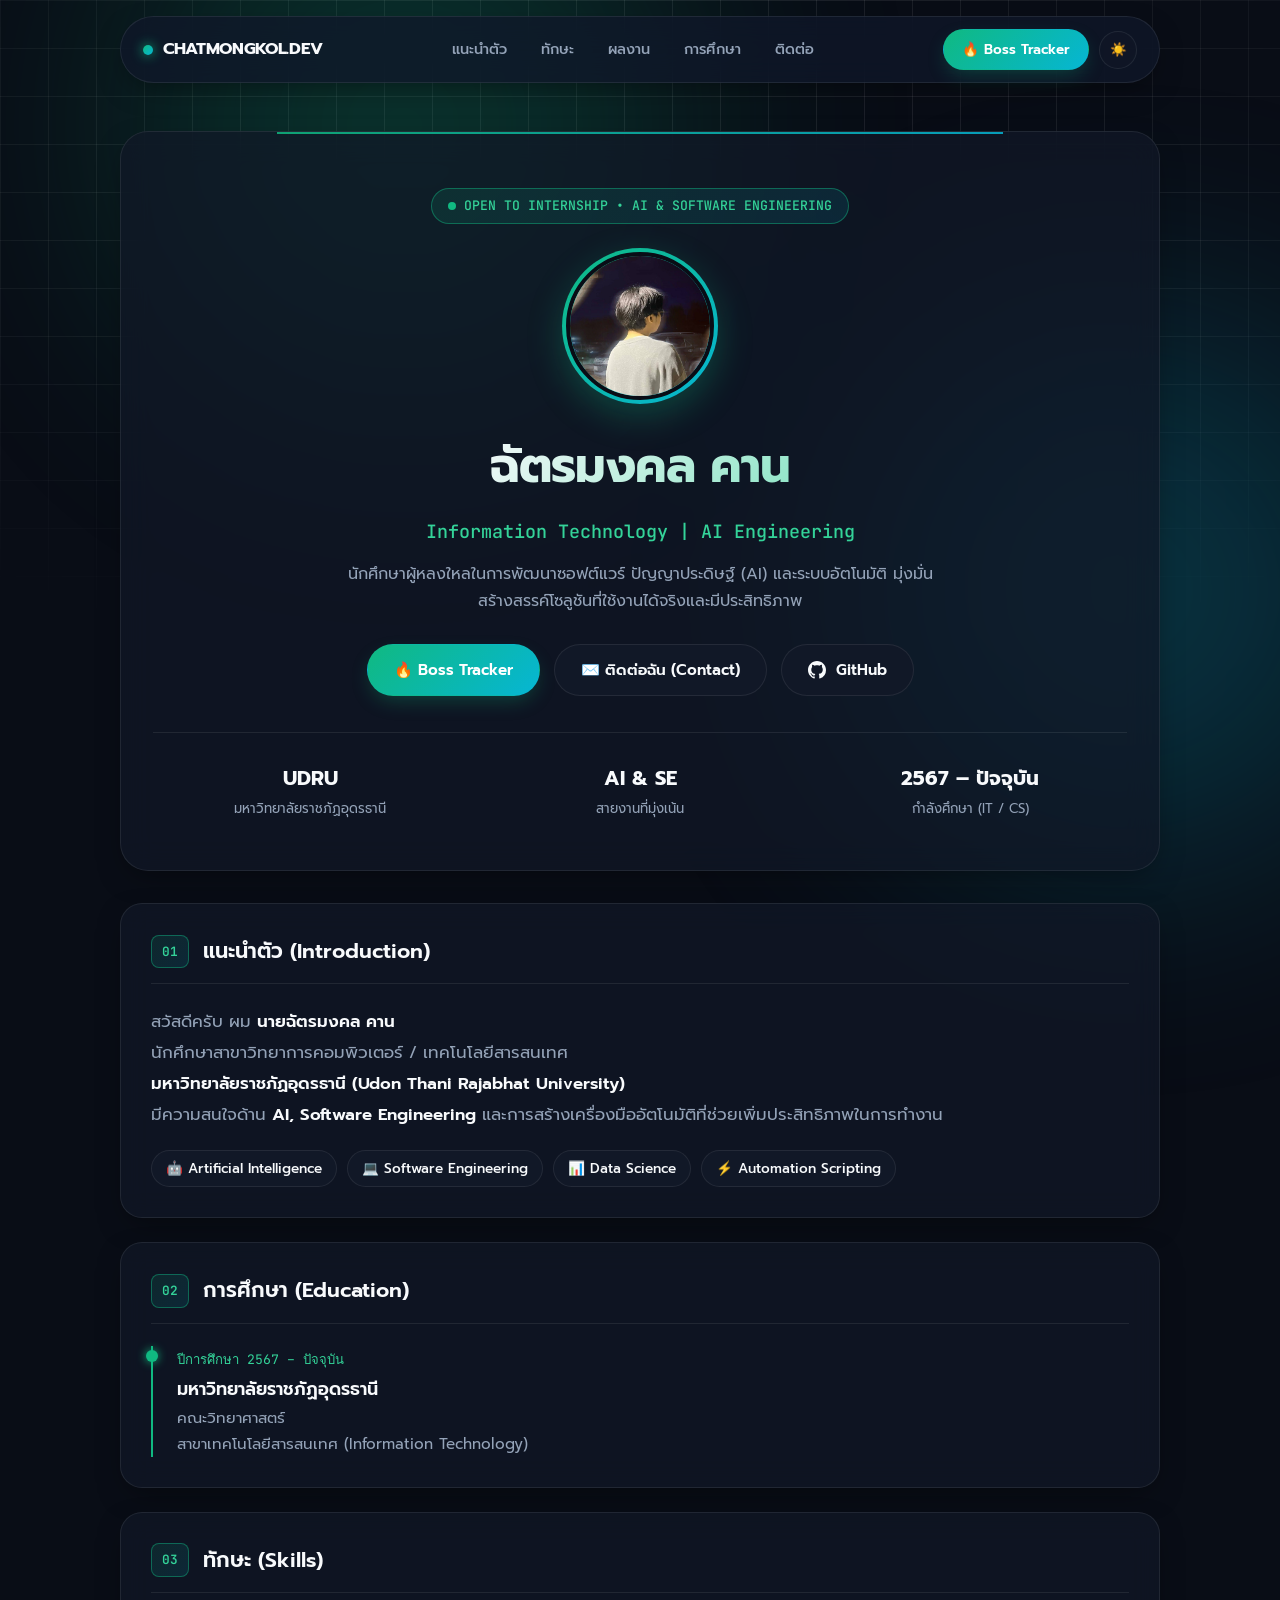
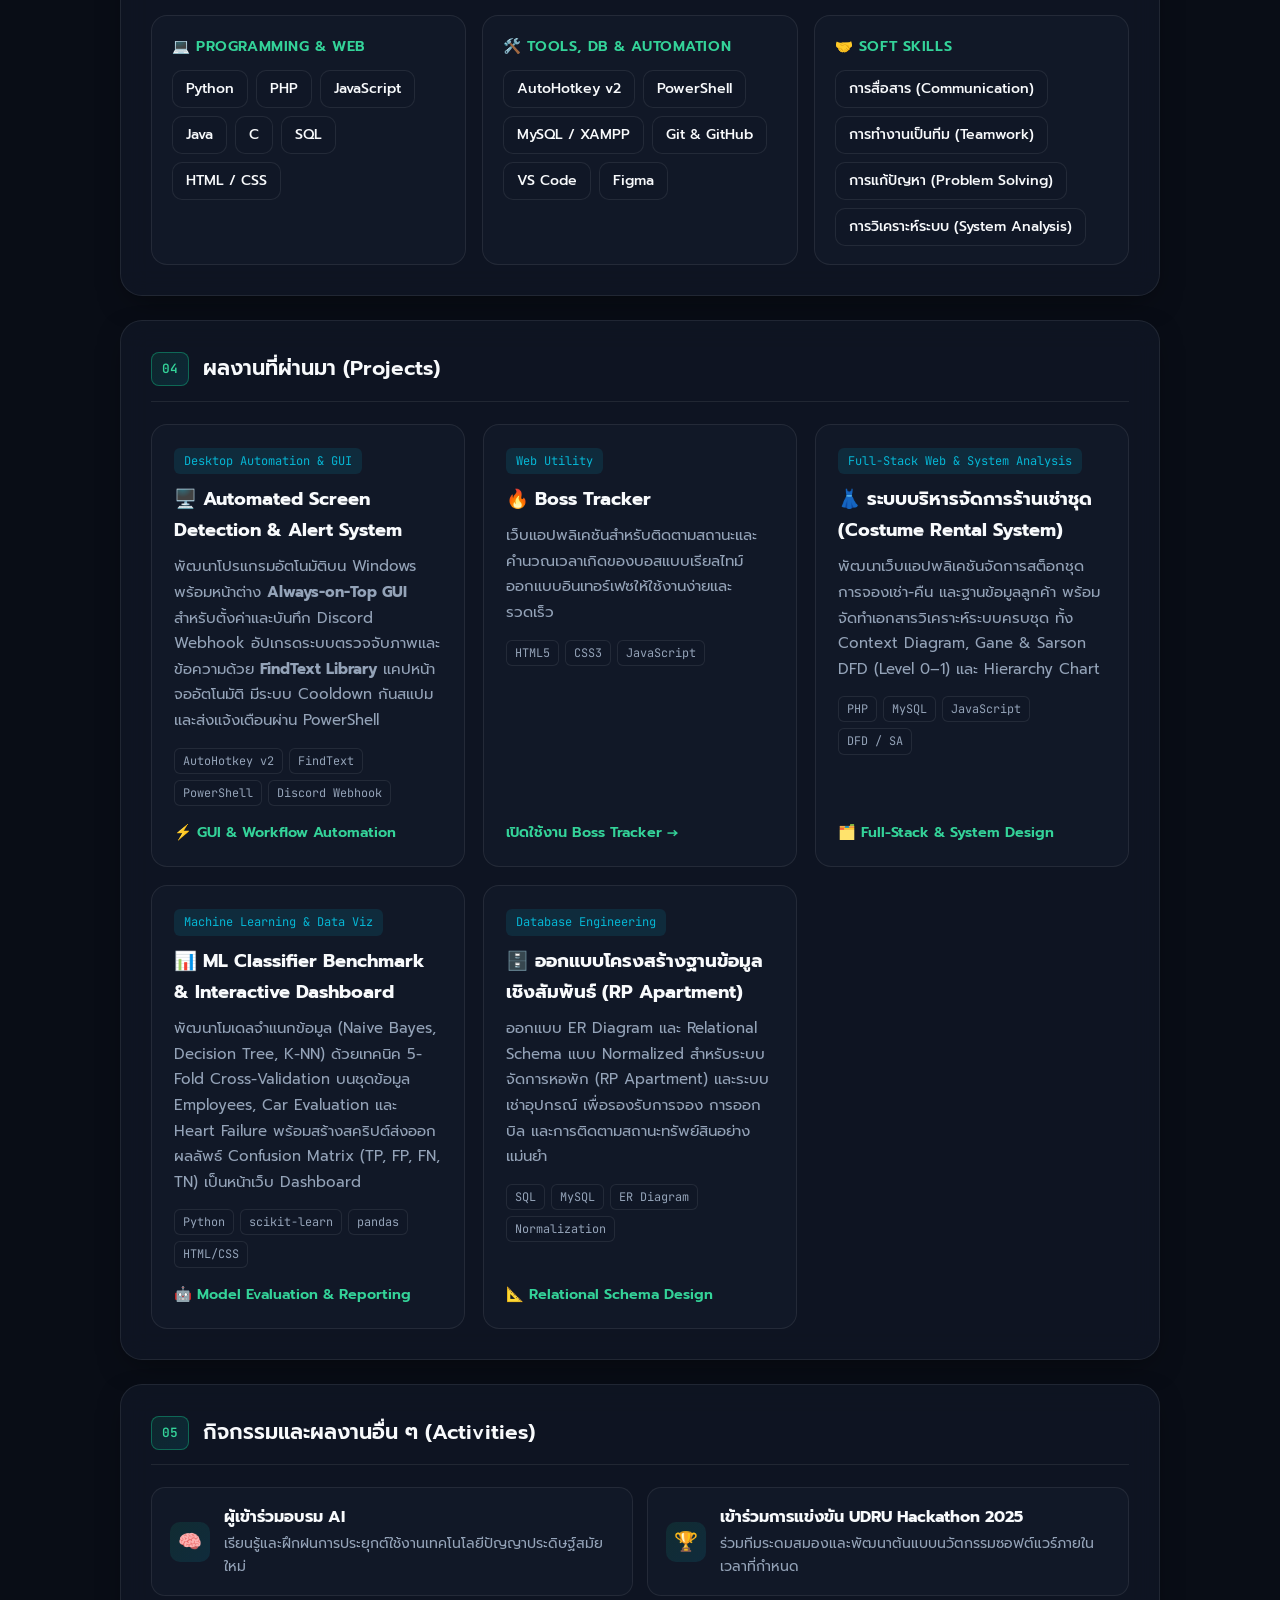
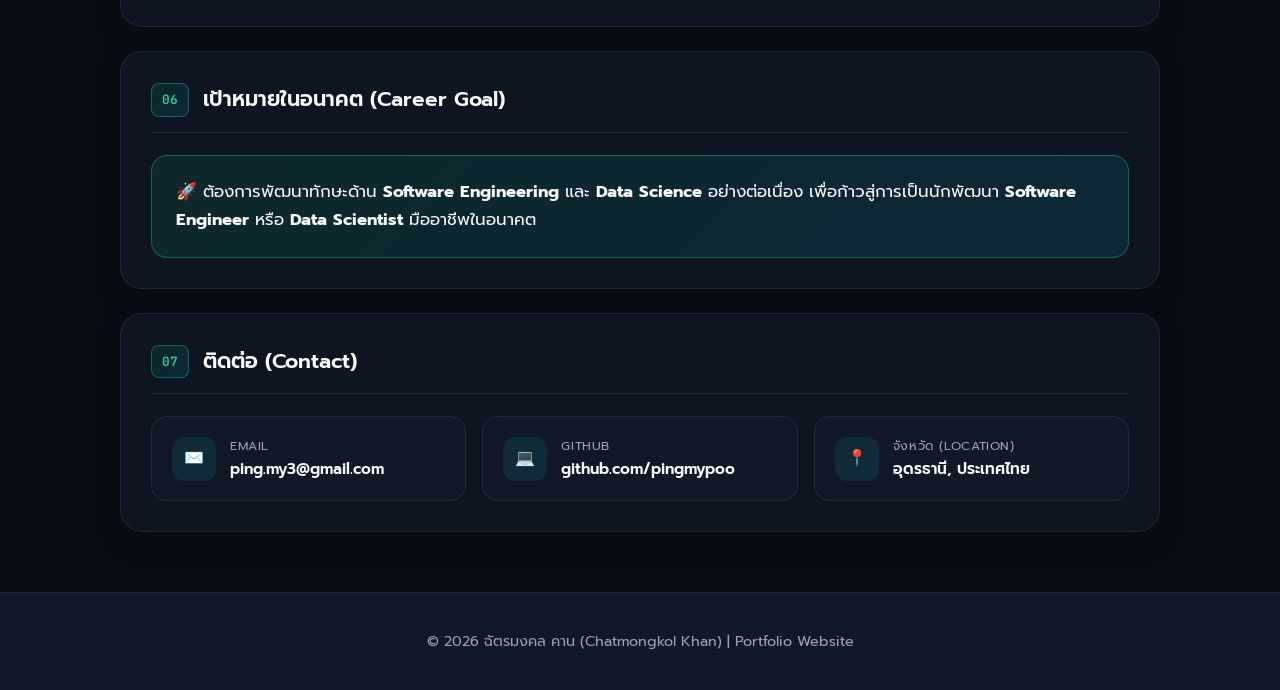
==== commit 83c82d76: "Update index.html" ====
--- a/index.html
+++ b/index.html
@@ -500,7 +500,7 @@
         /* Skills Section */
         .skills-grid {
             display: grid;
-            grid-template-columns: repeat(auto-fit, minmax(220px, 1fr));
+            grid-template-columns: repeat(auto-fit, minmax(240px, 1fr));
             gap: 16px;
         }
 
@@ -557,7 +557,7 @@
         /* Projects Section */
         .projects-grid {
             display: grid;
-            grid-template-columns: repeat(auto-fit, minmax(280px, 1fr));
+            grid-template-columns: repeat(auto-fit, minmax(300px, 1fr));
             gap: 18px;
         }
 
@@ -598,7 +598,24 @@
         .project-item p {
             color: var(--text-secondary);
             font-size: 0.94rem;
-            margin-bottom: 16px;
+            margin-bottom: 14px;
+        }
+
+        .project-tech {
+            display: flex;
+            flex-wrap: wrap;
+            gap: 6px;
+            margin-bottom: 14px;
+        }
+
+        .tech-tag {
+            font-family: 'JetBrains Mono', monospace;
+            font-size: 0.74rem;
+            padding: 2px 8px;
+            border-radius: 6px;
+            background: var(--bg-card);
+            border: 1px solid var(--border-color);
+            color: var(--text-secondary);
         }
 
         .project-link {
@@ -609,6 +626,10 @@
             font-weight: 600;
             font-size: 0.9rem;
             text-decoration: none;
+        }
+
+        [data-theme="light"] .project-link {
+            color: var(--accent);
         }
 
         .project-link:hover {
@@ -642,6 +663,10 @@
             margin-bottom: 4px;
         }
 
+        [data-theme="light"] .timeline-year {
+            color: var(--accent);
+        }
+
         .timeline-title {
             font-size: 1.1rem;
             font-weight: 600;
@@ -656,16 +681,16 @@
         /* Activities List */
         .activity-list {
             list-style: none;
-            display: flex;
-            flex-direction: column;
-            gap: 12px;
+            display: grid;
+            grid-template-columns: repeat(auto-fit, minmax(280px, 1fr));
+            gap: 14px;
         }
 
         .activity-item {
             display: flex;
             align-items: center;
             gap: 14px;
-            padding: 14px 18px;
+            padding: 16px 18px;
             background: var(--bg-secondary);
             border: 1px solid var(--border-color);
             border-radius: 14px;
@@ -807,7 +832,7 @@
         <div class="hero-card">
             <div class="status-badge">
                 <span class="status-pulse"></span>
-                <span>OPEN TO OPPORTUNITIES • AI &amp; SOFTWARE ENGINEERING</span>
+                <span>OPEN TO INTERNSHIP • AI &amp; SOFTWARE ENGINEERING</span>
             </div>
 
             <div class="avatar-wrapper">
@@ -871,10 +896,10 @@
             </div>
         </section>
 
-        <!-- 4. Education -->
+        <!-- 2. Education -->
         <section id="education" class="card col-5">
             <div class="section-header">
-                <span class="section-num">04</span>
+                <span class="section-num">02</span>
                 <h2>การศึกษา (Education)</h2>
             </div>
             <div class="timeline-item">
@@ -887,29 +912,34 @@
             </div>
         </section>
 
-        <!-- 2. Skills -->
+        <!-- 3. Skills -->
         <section id="skills" class="card">
             <div class="section-header">
-                <span class="section-num">02</span>
+                <span class="section-num">03</span>
                 <h2>ทักษะ (Skills)</h2>
             </div>
             <div class="skills-grid">
                 <div class="skill-group">
-                    <div class="skill-group-title">💻 Programming</div>
+                    <div class="skill-group-title">💻 Programming &amp; Web</div>
                     <div class="skill-pills">
+                        <span class="skill-pill">Python</span>
+                        <span class="skill-pill">PHP</span>
+                        <span class="skill-pill">JavaScript</span>
                         <span class="skill-pill">Java</span>
                         <span class="skill-pill">C</span>
-                        <span class="skill-pill">JavaScript</span>
+                        <span class="skill-pill">SQL</span>
                         <span class="skill-pill">HTML / CSS</span>
                     </div>
                 </div>
                 <div class="skill-group">
-                    <div class="skill-group-title">🛠️ Tools &amp; Workflow</div>
+                    <div class="skill-group-title">🛠️ Tools, DB &amp; Automation</div>
                     <div class="skill-pills">
-                        <span class="skill-pill">Git</span>
-                        <span class="skill-pill">GitHub</span>
+                        <span class="skill-pill">AutoHotkey v2</span>
+                        <span class="skill-pill">PowerShell</span>
+                        <span class="skill-pill">MySQL / XAMPP</span>
+                        <span class="skill-pill">Git &amp; GitHub</span>
                         <span class="skill-pill">VS Code</span>
-                        <span class="skill-pill">AutoHotkey</span>
+                        <span class="skill-pill">Figma</span>
                     </div>
                 </div>
                 <div class="skill-group">
@@ -918,39 +948,102 @@
                         <span class="skill-pill">การสื่อสาร (Communication)</span>
                         <span class="skill-pill">การทำงานเป็นทีม (Teamwork)</span>
                         <span class="skill-pill">การแก้ปัญหา (Problem Solving)</span>
+                        <span class="skill-pill">การวิเคราะห์ระบบ (System Analysis)</span>
                     </div>
                 </div>
             </div>
         </section>
 
-        <!-- 3. Projects -->
-        <section id="projects" class="card col-6">
+        <!-- 4. Projects (Full Width Grid for 5 Projects) -->
+        <section id="projects" class="card">
             <div class="section-header">
-                <span class="section-num">03</span>
+                <span class="section-num">04</span>
                 <h2>ผลงานที่ผ่านมา (Projects)</h2>
             </div>
             <div class="projects-grid">
+                <!-- Project 1: AutoHotkey v2 GUI & Discord Alert -->
                 <div class="project-item">
                     <div>
-                        <span class="project-badge">Automation Script</span>
-                        <h3>Auto Hotkey</h3>
-                        <p>พัฒนาสคริป Auto Hotkey เพื่อความสะดวกสบายในการ Botting และทำงานซ้ำ ๆ แบบอัตโนมัติอย่างแม่นยำ</p>
-                    </div>
-                    <span class="project-link">⚡ Macro &amp; Workflow Automation</span>
-                </div>
+                        <span class="project-badge">Desktop Automation &amp; GUI</span>
+                        <h3>🖥️ Automated Screen Detection &amp; Alert System</h3>
+                        <p>พัฒนาโปรแกรมอัตโนมัติบน Windows พร้อมหน้าต่าง <strong>Always-on-Top GUI</strong> สำหรับตั้งค่าและบันทึก Discord Webhook อัปเกรดระบบตรวจจับภาพและข้อความด้วย <strong>FindText Library</strong> แคปหน้าจออัตโนมัติ มีระบบ Cooldown กันสแปม และส่งแจ้งเตือนผ่าน PowerShell</p>
+                        <div class="project-tech">
+                            <span class="tech-tag">AutoHotkey v2</span>
+                            <span class="tech-tag">FindText</span>
+                            <span class="tech-tag">PowerShell</span>
+                            <span class="tech-tag">Discord Webhook</span>
+                        </div>
+                    </div>
+                    <span class="project-link">⚡ GUI &amp; Workflow Automation</span>
+                </div>
+
+                <!-- Project 2: Boss Tracker -->
                 <div class="project-item">
                     <div>
                         <span class="project-badge">Web Utility</span>
                         <h3>🔥 Boss Tracker</h3>
-                        <p>เว็บแอปพลิเคชันสำหรับติดตามสถานะและเวลาเกิดของบอส ใช้งานง่ายและรวดเร็ว</p>
+                        <p>เว็บแอปพลิเคชันสำหรับติดตามสถานะและคำนวณเวลาเกิดของบอสแบบเรียลไทม์ ออกแบบอินเทอร์เฟซให้ใช้งานง่ายและรวดเร็ว</p>
+                        <div class="project-tech">
+                            <span class="tech-tag">HTML5</span>
+                            <span class="tech-tag">CSS3</span>
+                            <span class="tech-tag">JavaScript</span>
+                        </div>
                     </div>
                     <a href="boss-tracker.html" class="project-link">เปิดใช้งาน Boss Tracker →</a>
                 </div>
+
+                <!-- Project 3: Web-Based Costume Rental System -->
+                <div class="project-item">
+                    <div>
+                        <span class="project-badge">Full-Stack Web &amp; System Analysis</span>
+                        <h3>👗 ระบบบริหารจัดการร้านเช่าชุด (Costume Rental System)</h3>
+                        <p>พัฒนาเว็บแอปพลิเคชันจัดการสต็อกชุด การจองเช่า-คืน และฐานข้อมูลลูกค้า พร้อมจัดทำเอกสารวิเคราะห์ระบบครบชุด ทั้ง Context Diagram, Gane &amp; Sarson DFD (Level 0–1) และ Hierarchy Chart</p>
+                        <div class="project-tech">
+                            <span class="tech-tag">PHP</span>
+                            <span class="tech-tag">MySQL</span>
+                            <span class="tech-tag">JavaScript</span>
+                            <span class="tech-tag">DFD / SA</span>
+                        </div>
+                    </div>
+                    <span class="project-link">🗂️ Full-Stack &amp; System Design</span>
+                </div>
+
+                <!-- Project 4: ML Classifier Benchmark & HTML Dashboard -->
+                <div class="project-item">
+                    <div>
+                        <span class="project-badge">Machine Learning &amp; Data Viz</span>
+                        <h3>📊 ML Classifier Benchmark &amp; Interactive Dashboard</h3>
+                        <p>พัฒนาโมเดลจำแนกข้อมูล (Naive Bayes, Decision Tree, K-NN) ด้วยเทคนิค 5-Fold Cross-Validation บนชุดข้อมูล Employees, Car Evaluation และ Heart Failure พร้อมสร้างสคริปต์ส่งออกผลลัพธ์ Confusion Matrix (TP, FP, FN, TN) เป็นหน้าเว็บ Dashboard</p>
+                        <div class="project-tech">
+                            <span class="tech-tag">Python</span>
+                            <span class="tech-tag">scikit-learn</span>
+                            <span class="tech-tag">pandas</span>
+                            <span class="tech-tag">HTML/CSS</span>
+                        </div>
+                    </div>
+                    <span class="project-link">🤖 Model Evaluation &amp; Reporting</span>
+                </div>
+
+                <!-- Project 5: Relational Database Architecture -->
+                <div class="project-item">
+                    <div>
+                        <span class="project-badge">Database Engineering</span>
+                        <h3>🗄️ ออกแบบโครงสร้างฐานข้อมูลเชิงสัมพันธ์ (RP Apartment)</h3>
+                        <p>ออกแบบ ER Diagram และ Relational Schema แบบ Normalized สำหรับระบบจัดการหอพัก (RP Apartment) และระบบเช่าอุปกรณ์ เพื่อรองรับการจอง การออกบิล และการติดตามสถานะทรัพย์สินอย่างแม่นยำ</p>
+                        <div class="project-tech">
+                            <span class="tech-tag">SQL</span>
+                            <span class="tech-tag">MySQL</span>
+                            <span class="tech-tag">ER Diagram</span>
+                            <span class="tech-tag">Normalization</span>
+                        </div>
+                    </div>
+                    <span class="project-link">📐 Relational Schema Design</span>
+                </div>
             </div>
         </section>
 
         <!-- 5. Activities -->
-        <section id="activities" class="card col-6">
+        <section id="activities" class="card">
             <div class="section-header">
                 <span class="section-num">05</span>
                 <h2>กิจกรรมและผลงานอื่น ๆ (Activities)</h2>
@@ -973,10 +1066,10 @@
             </ul>
         </section>
 
-        <!-- 7. Career Goal -->
+        <!-- 6. Career Goal -->
         <section id="goal" class="card">
             <div class="section-header">
-                <span class="section-num">07</span>
+                <span class="section-num">06</span>
                 <h2>เป้าหมายในอนาคต (Career Goal)</h2>
             </div>
             <div class="goal-box">
@@ -985,10 +1078,10 @@
             </div>
         </section>
 
-        <!-- 6. Contact -->
+        <!-- 7. Contact -->
         <section id="contact" class="card contact">
             <div class="section-header">
-                <span class="section-num">06</span>
+                <span class="section-num">07</span>
                 <h2>ติดต่อ (Contact)</h2>
             </div>
             <div class="contact-grid">
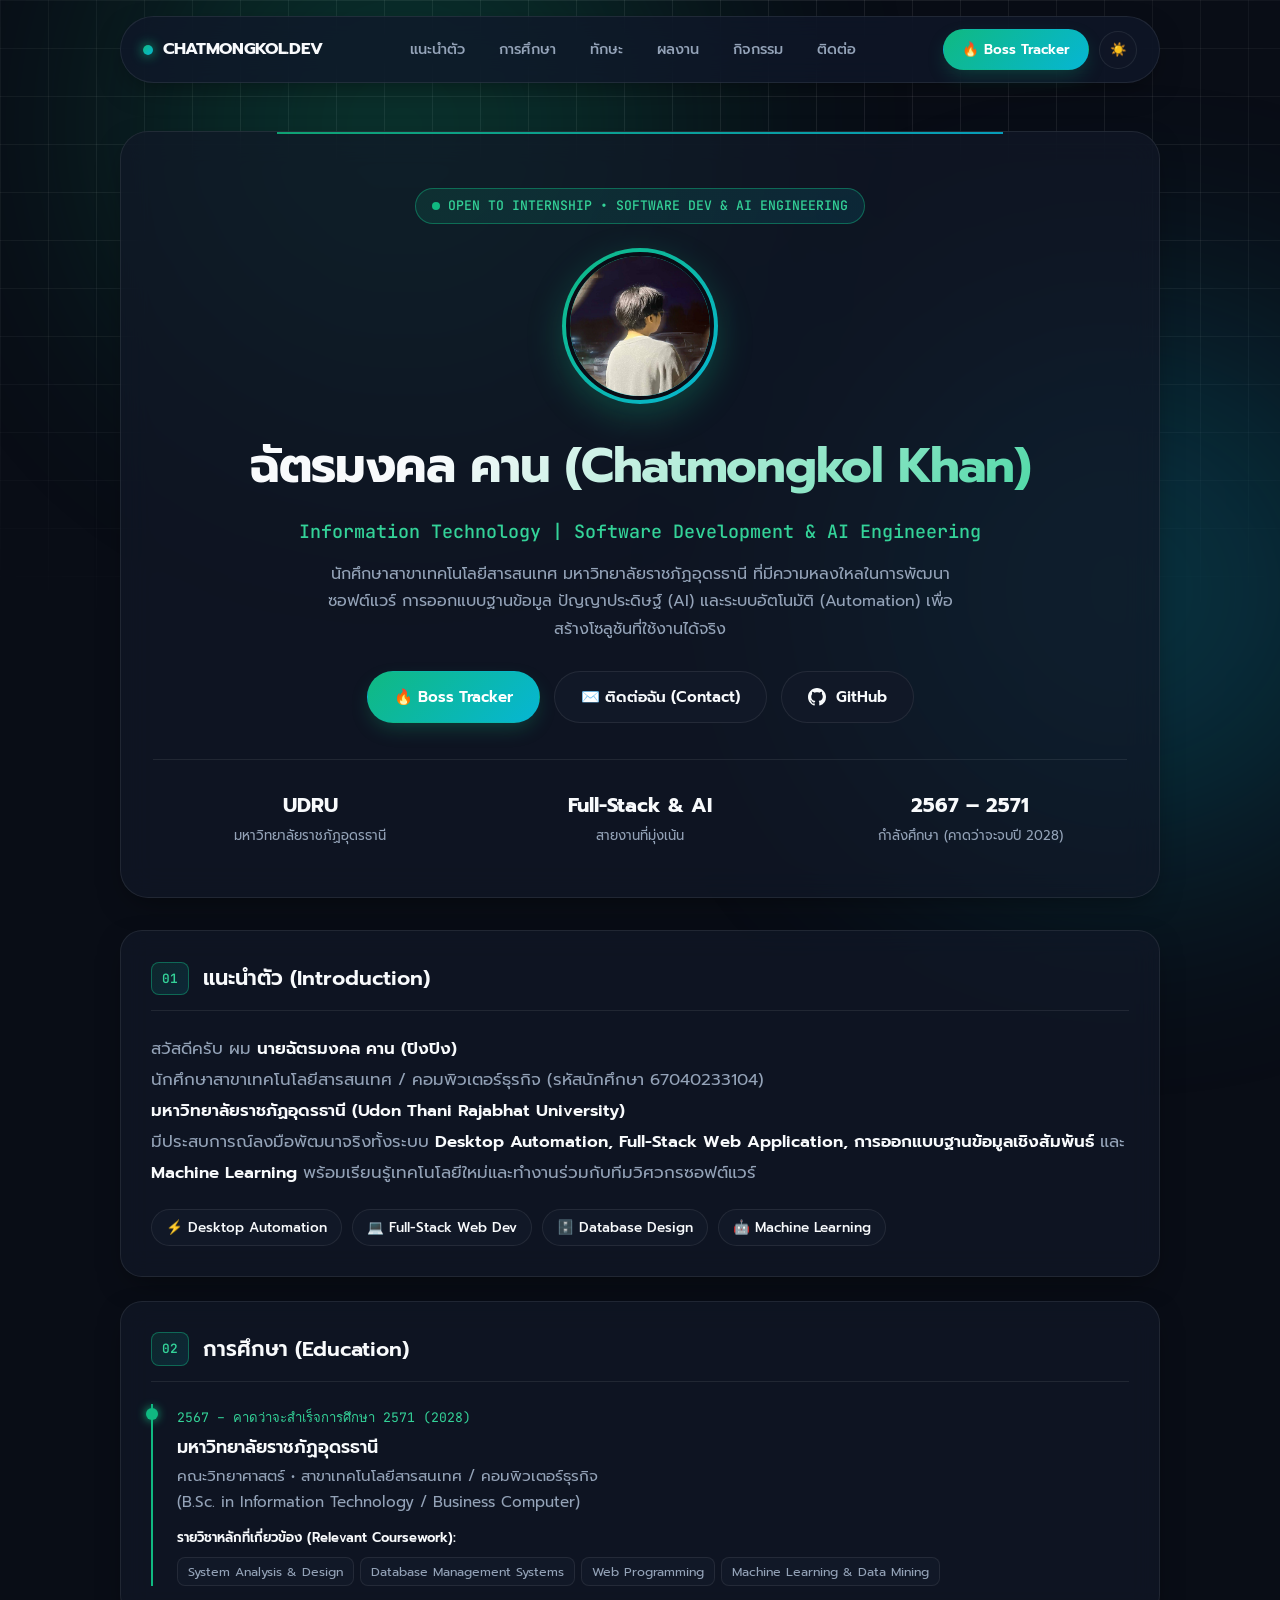
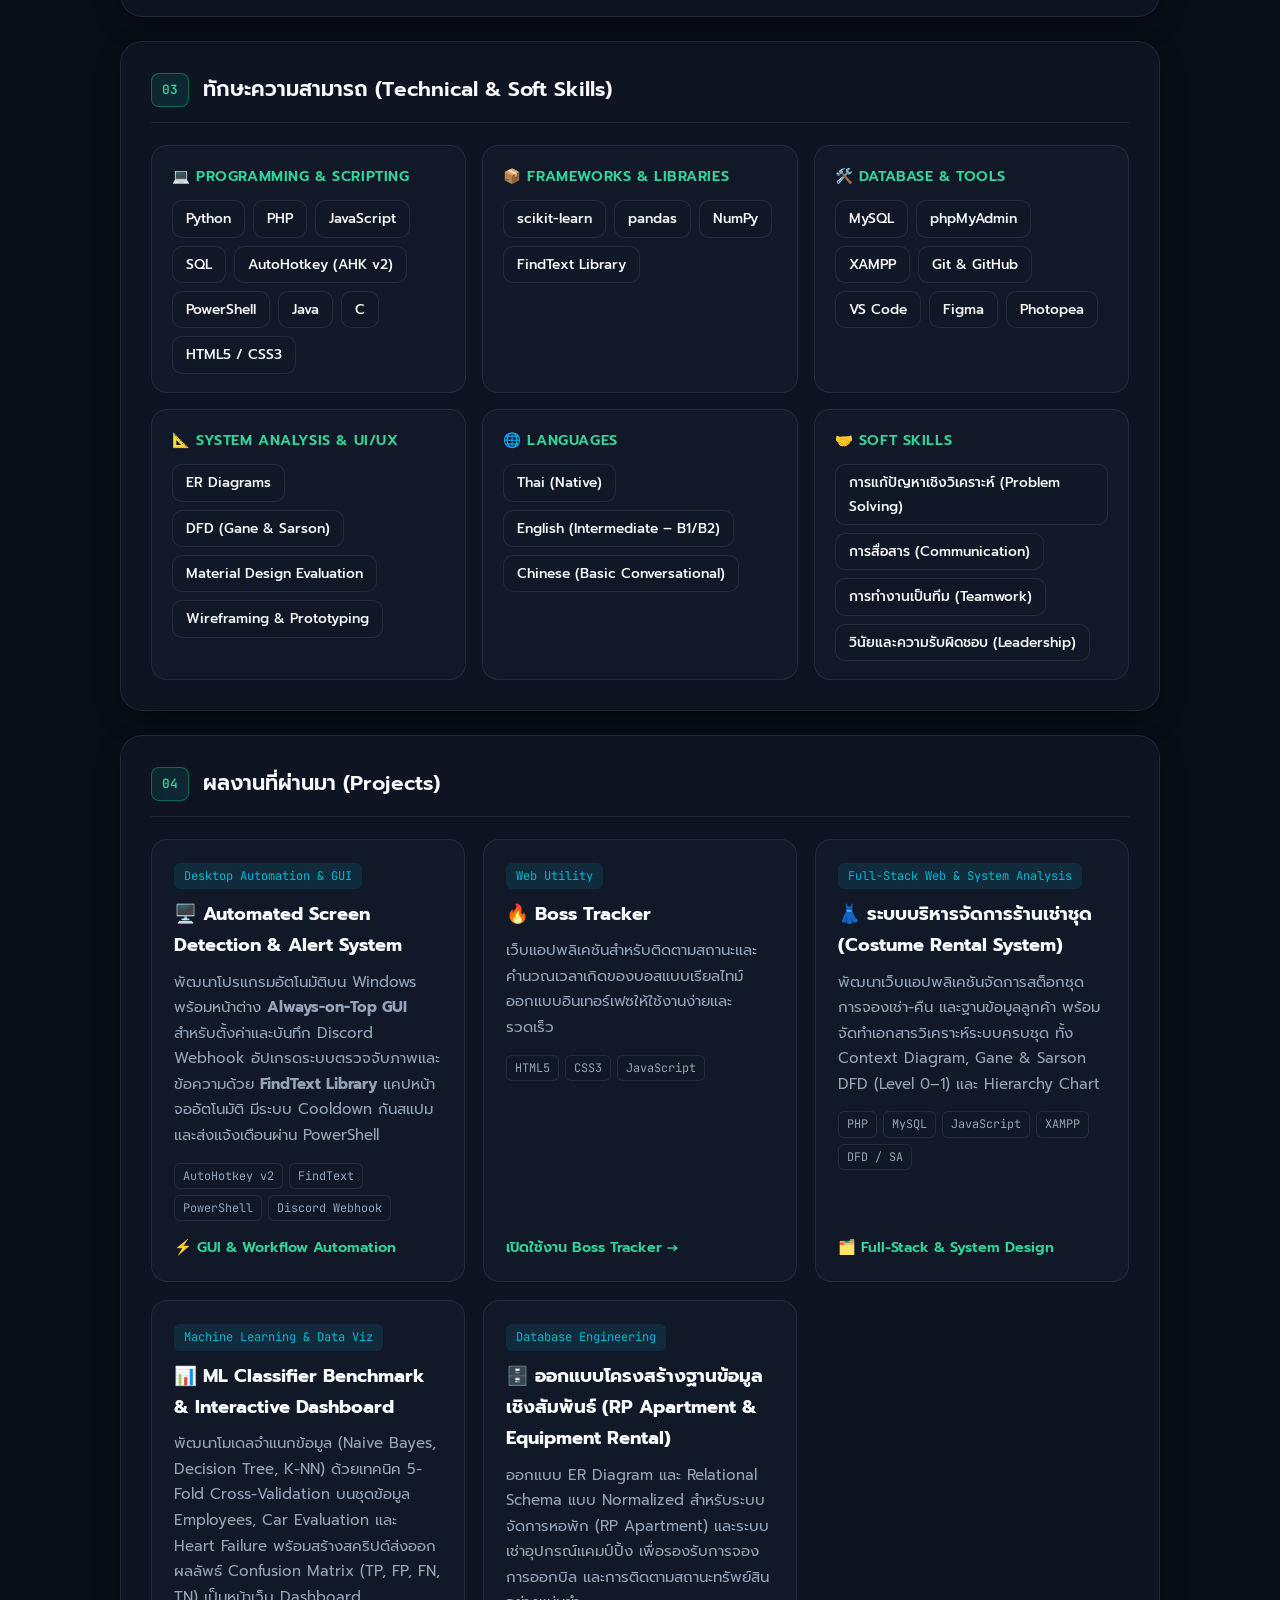
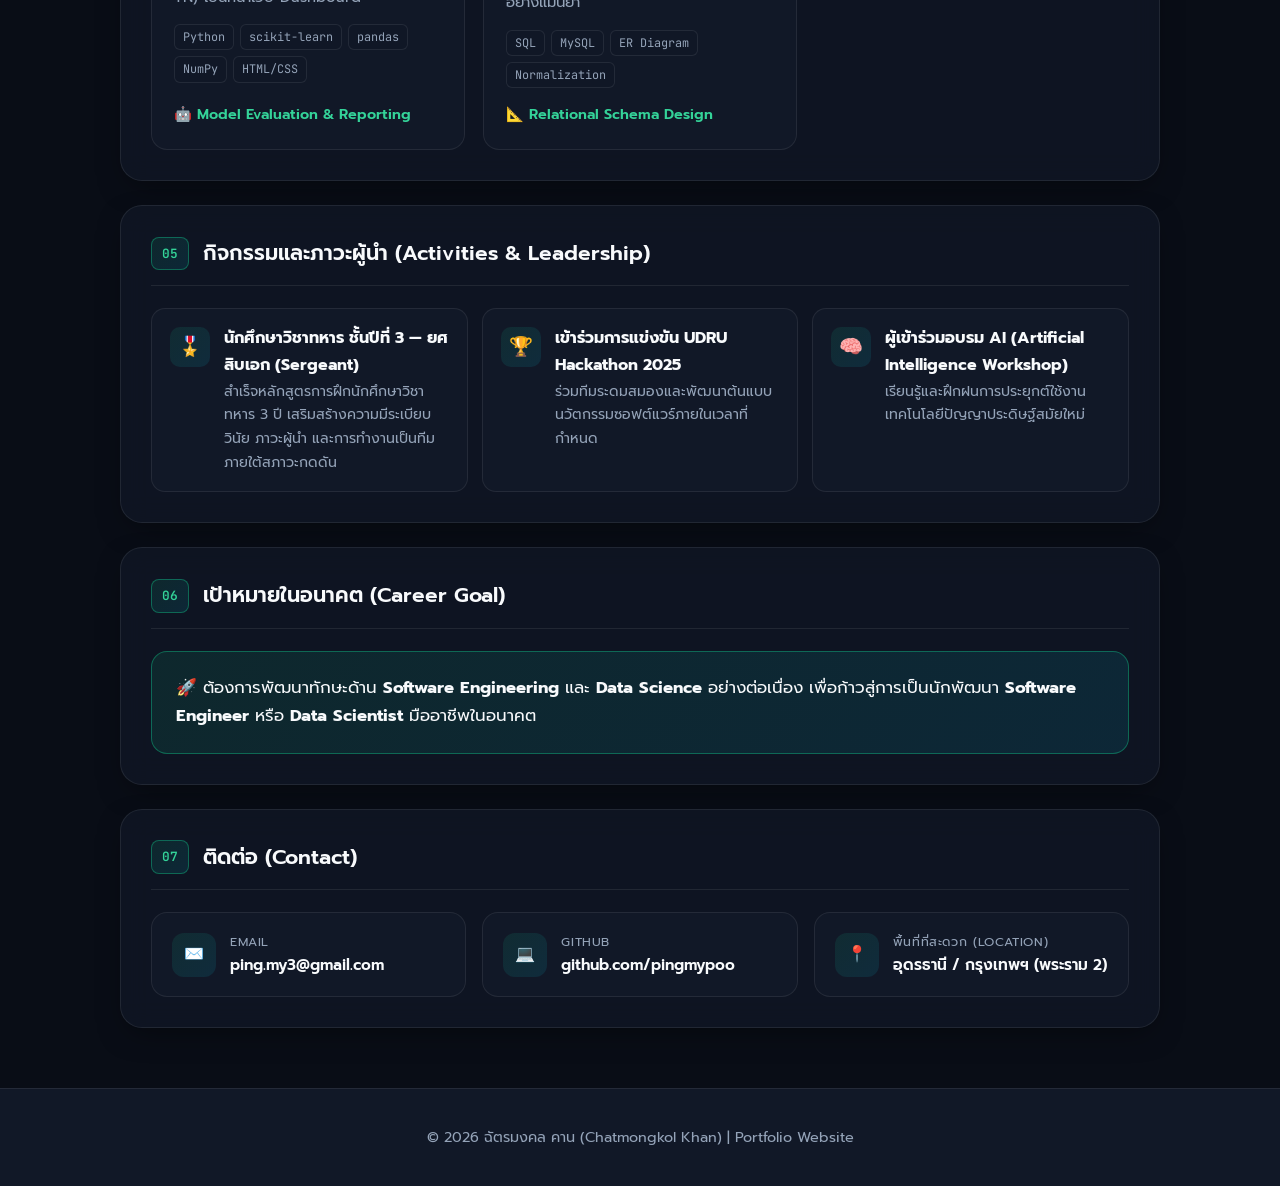
==== commit 5c3df493: "Update index.html" ====
--- a/index.html
+++ b/index.html
@@ -321,7 +321,7 @@
         }
 
         .hero-bio {
-            max-width: 620px;
+            max-width: 650px;
             margin: 0 auto 28px;
             color: var(--text-secondary);
             font-size: 1rem;
@@ -500,7 +500,7 @@
         /* Skills Section */
         .skills-grid {
             display: grid;
-            grid-template-columns: repeat(auto-fit, minmax(240px, 1fr));
+            grid-template-columns: repeat(auto-fit, minmax(280px, 1fr));
             gap: 16px;
         }
 
@@ -543,7 +543,7 @@
             background: var(--bg-card);
             border: 1px solid var(--border-color);
             border-radius: 10px;
-            font-size: 0.88rem;
+            font-size: 0.86rem;
             font-weight: 500;
             color: var(--text-primary);
             transition: all 0.2s ease;
@@ -676,6 +676,23 @@
         .timeline-sub {
             color: var(--text-secondary);
             font-size: 0.95rem;
+            margin-bottom: 12px;
+        }
+
+        .coursework-list {
+            display: flex;
+            flex-wrap: wrap;
+            gap: 6px;
+            margin-top: 8px;
+        }
+
+        .course-tag {
+            font-size: 0.78rem;
+            padding: 3px 10px;
+            border-radius: 8px;
+            background: var(--bg-secondary);
+            border: 1px solid var(--border-color);
+            color: var(--text-secondary);
         }
 
         /* Activities List */
@@ -688,7 +705,7 @@
 
         .activity-item {
             display: flex;
-            align-items: center;
+            align-items: flex-start;
             gap: 14px;
             padding: 16px 18px;
             background: var(--bg-secondary);
@@ -711,6 +728,7 @@
             justify-content: center;
             font-size: 1.2rem;
             flex-shrink: 0;
+            margin-top: 2px;
         }
 
         /* Career Goal Banner */
@@ -813,9 +831,10 @@
             </a>
             <ul class="nav-links">
                 <li><a href="#intro">แนะนำตัว</a></li>
+                <li><a href="#education">การศึกษา</a></li>
                 <li><a href="#skills">ทักษะ</a></li>
                 <li><a href="#projects">ผลงาน</a></li>
-                <li><a href="#education">การศึกษา</a></li>
+                <li><a href="#activities">กิจกรรม</a></li>
                 <li><a href="#contact">ติดต่อ</a></li>
             </ul>
             <div class="nav-actions">
@@ -832,7 +851,7 @@
         <div class="hero-card">
             <div class="status-badge">
                 <span class="status-pulse"></span>
-                <span>OPEN TO INTERNSHIP • AI &amp; SOFTWARE ENGINEERING</span>
+                <span>OPEN TO INTERNSHIP • SOFTWARE DEV &amp; AI ENGINEERING</span>
             </div>
 
             <div class="avatar-wrapper">
@@ -840,11 +859,11 @@
                      onerror="this.onerror=null;this.src='data:image/svg+xml;utf8,<svg xmlns=%22http://www.w3.org/2000/svg%22 viewBox=%220 0 200 200%22><rect width=%22200%22 height=%22200%22 fill=%22%23111827%22/><text x=%2250%25%22 y=%2254%25%22 dominant-baseline=%22middle%22 text-anchor=%22middle%22 fill=%22%2310b981%22 font-family=%22sans-serif%22 font-size=%2264%22 font-weight=%22bold%22>CK</text></svg>';">
             </div>
 
-            <h1>ฉัตรมงคล คาน</h1>
-            <p class="hero-subtitle">Information Technology | AI Engineering</p>
+            <h1>ฉัตรมงคล คาน (Chatmongkol Khan)</h1>
+            <p class="hero-subtitle">Information Technology | Software Development &amp; AI Engineering</p>
             <p class="hero-bio">
-                นักศึกษาผู้หลงใหลในการพัฒนาซอฟต์แวร์ ปัญญาประดิษฐ์ (AI) และระบบอัตโนมัติ
-                มุ่งมั่นสร้างสรรค์โซลูชันที่ใช้งานได้จริงและมีประสิทธิภาพ
+                นักศึกษาสาขาเทคโนโลยีสารสนเทศ มหาวิทยาลัยราชภัฏอุดรธานี ที่มีความหลงใหลในการพัฒนาซอฟต์แวร์
+                การออกแบบฐานข้อมูล ปัญญาประดิษฐ์ (AI) และระบบอัตโนมัติ (Automation) เพื่อสร้างโซลูชันที่ใช้งานได้จริง
             </p>
 
             <div class="hero-actions">
@@ -862,12 +881,12 @@
                     <span class="stat-label">มหาวิทยาลัยราชภัฏอุดรธานี</span>
                 </div>
                 <div class="stat-item">
-                    <span class="stat-value">AI &amp; SE</span>
+                    <span class="stat-value">Full-Stack &amp; AI</span>
                     <span class="stat-label">สายงานที่มุ่งเน้น</span>
                 </div>
                 <div class="stat-item">
-                    <span class="stat-value">2567 – ปัจจุบัน</span>
-                    <span class="stat-label">กำลังศึกษา (IT / CS)</span>
+                    <span class="stat-value">2567 – 2571</span>
+                    <span class="stat-label">กำลังศึกษา (คาดว่าจะจบปี 2028)</span>
                 </div>
             </div>
         </div>
@@ -883,16 +902,16 @@
                 <h2>แนะนำตัว (Introduction)</h2>
             </div>
             <p class="intro-text">
-                สวัสดีครับ ผม <strong>นายฉัตรมงคล คาน</strong><br>
-                นักศึกษาสาขาวิทยาการคอมพิวเตอร์ / เทคโนโลยีสารสนเทศ<br>
+                สวัสดีครับ ผม <strong>นายฉัตรมงคล คาน (ปิงปิง)</strong><br>
+                นักศึกษาสาขาเทคโนโลยีสารสนเทศ / คอมพิวเตอร์ธุรกิจ (รหัสนักศึกษา 67040233104)<br>
                 <strong>มหาวิทยาลัยราชภัฏอุดรธานี (Udon Thani Rajabhat University)</strong><br>
-                มีความสนใจด้าน <strong>AI, Software Engineering</strong> และการสร้างเครื่องมืออัตโนมัติที่ช่วยเพิ่มประสิทธิภาพในการทำงาน
+                มีประสบการณ์ลงมือพัฒนาจริงทั้งระบบ <strong>Desktop Automation, Full-Stack Web Application, การออกแบบฐานข้อมูลเชิงสัมพันธ์</strong> และ <strong>Machine Learning</strong> พร้อมเรียนรู้เทคโนโลยีใหม่และทำงานร่วมกับทีมวิศวกรซอฟต์แวร์
             </p>
             <div class="highlight-tags">
-                <span class="chip">🤖 Artificial Intelligence</span>
-                <span class="chip">💻 Software Engineering</span>
-                <span class="chip">📊 Data Science</span>
-                <span class="chip">⚡ Automation Scripting</span>
+                <span class="chip">⚡ Desktop Automation</span>
+                <span class="chip">💻 Full-Stack Web Dev</span>
+                <span class="chip">🗄️ Database Design</span>
+                <span class="chip">🤖 Machine Learning</span>
             </div>
         </section>
 
@@ -903,11 +922,20 @@
                 <h2>การศึกษา (Education)</h2>
             </div>
             <div class="timeline-item">
-                <span class="timeline-year">ปีการศึกษา 2567 – ปัจจุบัน</span>
+                <span class="timeline-year">2567 – คาดว่าจะสำเร็จการศึกษา 2571 (2028)</span>
                 <div class="timeline-title">มหาวิทยาลัยราชภัฏอุดรธานี</div>
                 <div class="timeline-sub">
-                    คณะวิทยาศาสตร์<br>
-                    สาขาเทคโนโลยีสารสนเทศ (Information Technology)
+                    คณะวิทยาศาสตร์ • สาขาเทคโนโลยีสารสนเทศ / คอมพิวเตอร์ธุรกิจ<br>
+                    (B.Sc. in Information Technology / Business Computer)
+                </div>
+                <div style="font-size: 0.82rem; font-weight: 600; color: var(--text-primary); margin-top: 10px;">
+                    รายวิชาหลักที่เกี่ยวข้อง (Relevant Coursework):
+                </div>
+                <div class="coursework-list">
+                    <span class="course-tag">System Analysis &amp; Design</span>
+                    <span class="course-tag">Database Management Systems</span>
+                    <span class="course-tag">Web Programming</span>
+                    <span class="course-tag">Machine Learning &amp; Data Mining</span>
                 </div>
             </div>
         </section>
@@ -916,39 +944,73 @@
         <section id="skills" class="card">
             <div class="section-header">
                 <span class="section-num">03</span>
-                <h2>ทักษะ (Skills)</h2>
+                <h2>ทักษะความสามารถ (Technical &amp; Soft Skills)</h2>
             </div>
             <div class="skills-grid">
                 <div class="skill-group">
-                    <div class="skill-group-title">💻 Programming &amp; Web</div>
+                    <div class="skill-group-title">💻 Programming &amp; Scripting</div>
                     <div class="skill-pills">
                         <span class="skill-pill">Python</span>
                         <span class="skill-pill">PHP</span>
                         <span class="skill-pill">JavaScript</span>
+                        <span class="skill-pill">SQL</span>
+                        <span class="skill-pill">AutoHotkey (AHK v2)</span>
+                        <span class="skill-pill">PowerShell</span>
                         <span class="skill-pill">Java</span>
                         <span class="skill-pill">C</span>
-                        <span class="skill-pill">SQL</span>
-                        <span class="skill-pill">HTML / CSS</span>
-                    </div>
-                </div>
+                        <span class="skill-pill">HTML5 / CSS3</span>
+                    </div>
+                </div>
+
                 <div class="skill-group">
-                    <div class="skill-group-title">🛠️ Tools, DB &amp; Automation</div>
+                    <div class="skill-group-title">📦 Frameworks &amp; Libraries</div>
                     <div class="skill-pills">
-                        <span class="skill-pill">AutoHotkey v2</span>
-                        <span class="skill-pill">PowerShell</span>
-                        <span class="skill-pill">MySQL / XAMPP</span>
+                        <span class="skill-pill">scikit-learn</span>
+                        <span class="skill-pill">pandas</span>
+                        <span class="skill-pill">NumPy</span>
+                        <span class="skill-pill">FindText Library</span>
+                    </div>
+                </div>
+
+                <div class="skill-group">
+                    <div class="skill-group-title">🛠️ Database &amp; Tools</div>
+                    <div class="skill-pills">
+                        <span class="skill-pill">MySQL</span>
+                        <span class="skill-pill">phpMyAdmin</span>
+                        <span class="skill-pill">XAMPP</span>
                         <span class="skill-pill">Git &amp; GitHub</span>
                         <span class="skill-pill">VS Code</span>
                         <span class="skill-pill">Figma</span>
-                    </div>
-                </div>
+                        <span class="skill-pill">Photopea</span>
+                    </div>
+                </div>
+
+                <div class="skill-group">
+                    <div class="skill-group-title">📐 System Analysis &amp; UI/UX</div>
+                    <div class="skill-pills">
+                        <span class="skill-pill">ER Diagrams</span>
+                        <span class="skill-pill">DFD (Gane &amp; Sarson)</span>
+                        <span class="skill-pill">Material Design Evaluation</span>
+                        <span class="skill-pill">Wireframing &amp; Prototyping</span>
+                    </div>
+                </div>
+
+                <div class="skill-group">
+                    <div class="skill-group-title">🌐 Languages</div>
+                    <div class="skill-pills">
+                        <span class="skill-pill">Thai (Native)</span>
+                        <span class="skill-pill">English (Intermediate – B1/B2)</span>
+                        <span class="skill-pill">Chinese (Basic Conversational)</span>
+                    </div>
+                </div>
+
                 <div class="skill-group">
                     <div class="skill-group-title">🤝 Soft Skills</div>
                     <div class="skill-pills">
+                        <span class="skill-pill">การแก้ปัญหาเชิงวิเคราะห์ (Problem Solving)</span>
                         <span class="skill-pill">การสื่อสาร (Communication)</span>
                         <span class="skill-pill">การทำงานเป็นทีม (Teamwork)</span>
-                        <span class="skill-pill">การแก้ปัญหา (Problem Solving)</span>
-                        <span class="skill-pill">การวิเคราะห์ระบบ (System Analysis)</span>
+                        <span class="skill-pill">วินัยและความรับผิดชอบ (Leadership)</span>
                     </div>
                 </div>
             </div>
@@ -1002,6 +1064,7 @@
                             <span class="tech-tag">PHP</span>
                             <span class="tech-tag">MySQL</span>
                             <span class="tech-tag">JavaScript</span>
+                            <span class="tech-tag">XAMPP</span>
                             <span class="tech-tag">DFD / SA</span>
                         </div>
                     </div>
@@ -1018,6 +1081,7 @@
                             <span class="tech-tag">Python</span>
                             <span class="tech-tag">scikit-learn</span>
                             <span class="tech-tag">pandas</span>
+                            <span class="tech-tag">NumPy</span>
                             <span class="tech-tag">HTML/CSS</span>
                         </div>
                     </div>
@@ -1028,8 +1092,8 @@
                 <div class="project-item">
                     <div>
                         <span class="project-badge">Database Engineering</span>
-                        <h3>🗄️ ออกแบบโครงสร้างฐานข้อมูลเชิงสัมพันธ์ (RP Apartment)</h3>
-                        <p>ออกแบบ ER Diagram และ Relational Schema แบบ Normalized สำหรับระบบจัดการหอพัก (RP Apartment) และระบบเช่าอุปกรณ์ เพื่อรองรับการจอง การออกบิล และการติดตามสถานะทรัพย์สินอย่างแม่นยำ</p>
+                        <h3>🗄️ ออกแบบโครงสร้างฐานข้อมูลเชิงสัมพันธ์ (RP Apartment &amp; Equipment Rental)</h3>
+                        <p>ออกแบบ ER Diagram และ Relational Schema แบบ Normalized สำหรับระบบจัดการหอพัก (RP Apartment) และระบบเช่าอุปกรณ์แคมป์ปิ้ง เพื่อรองรับการจอง การออกบิล และการติดตามสถานะทรัพย์สินอย่างแม่นยำ</p>
                         <div class="project-tech">
                             <span class="tech-tag">SQL</span>
                             <span class="tech-tag">MySQL</span>
@@ -1042,18 +1106,18 @@
             </div>
         </section>
 
-        <!-- 5. Activities -->
+        <!-- 5. Activities & Leadership -->
         <section id="activities" class="card">
             <div class="section-header">
                 <span class="section-num">05</span>
-                <h2>กิจกรรมและผลงานอื่น ๆ (Activities)</h2>
+                <h2>กิจกรรมและภาวะผู้นำ (Activities &amp; Leadership)</h2>
             </div>
             <ul class="activity-list">
                 <li class="activity-item">
-                    <div class="activity-icon">🧠</div>
+                    <div class="activity-icon">🎖️</div>
                     <div>
-                        <strong>ผู้เข้าร่วมอบรม AI</strong>
-                        <div style="font-size: 0.88rem; color: var(--text-secondary);">เรียนรู้และฝึกฝนการประยุกต์ใช้งานเทคโนโลยีปัญญาประดิษฐ์สมัยใหม่</div>
+                        <strong>นักศึกษาวิชาทหาร ชั้นปีที่ 3 — ยศสิบเอก (Sergeant)</strong>
+                        <div style="font-size: 0.88rem; color: var(--text-secondary);">สำเร็จหลักสูตรการฝึกนักศึกษาวิชาทหาร 3 ปี เสริมสร้างความมีระเบียบวินัย ภาวะผู้นำ และการทำงานเป็นทีมภายใต้สภาวะกดดัน</div>
                     </div>
                 </li>
                 <li class="activity-item">
@@ -1063,6 +1127,13 @@
                         <div style="font-size: 0.88rem; color: var(--text-secondary);">ร่วมทีมระดมสมองและพัฒนาต้นแบบนวัตกรรมซอฟต์แวร์ภายในเวลาที่กำหนด</div>
                     </div>
                 </li>
+                <li class="activity-item">
+                    <div class="activity-icon">🧠</div>
+                    <div>
+                        <strong>ผู้เข้าร่วมอบรม AI (Artificial Intelligence Workshop)</strong>
+                        <div style="font-size: 0.88rem; color: var(--text-secondary);">เรียนรู้และฝึกฝนการประยุกต์ใช้งานเทคโนโลยีปัญญาประดิษฐ์สมัยใหม่</div>
+                    </div>
+                </li>
             </ul>
         </section>
 
@@ -1104,8 +1175,8 @@
                 <div class="contact-card">
                     <div class="contact-icon">📍</div>
                     <div>
-                        <div class="contact-label">จังหวัด (Location)</div>
-                        <div class="contact-value">อุดรธานี, ประเทศไทย</div>
+                        <div class="contact-label">พื้นที่ที่สะดวก (Location)</div>
+                        <div class="contact-value">อุดรธานี / กรุงเทพฯ (พระราม 2)</div>
                     </div>
                 </div>
             </div>
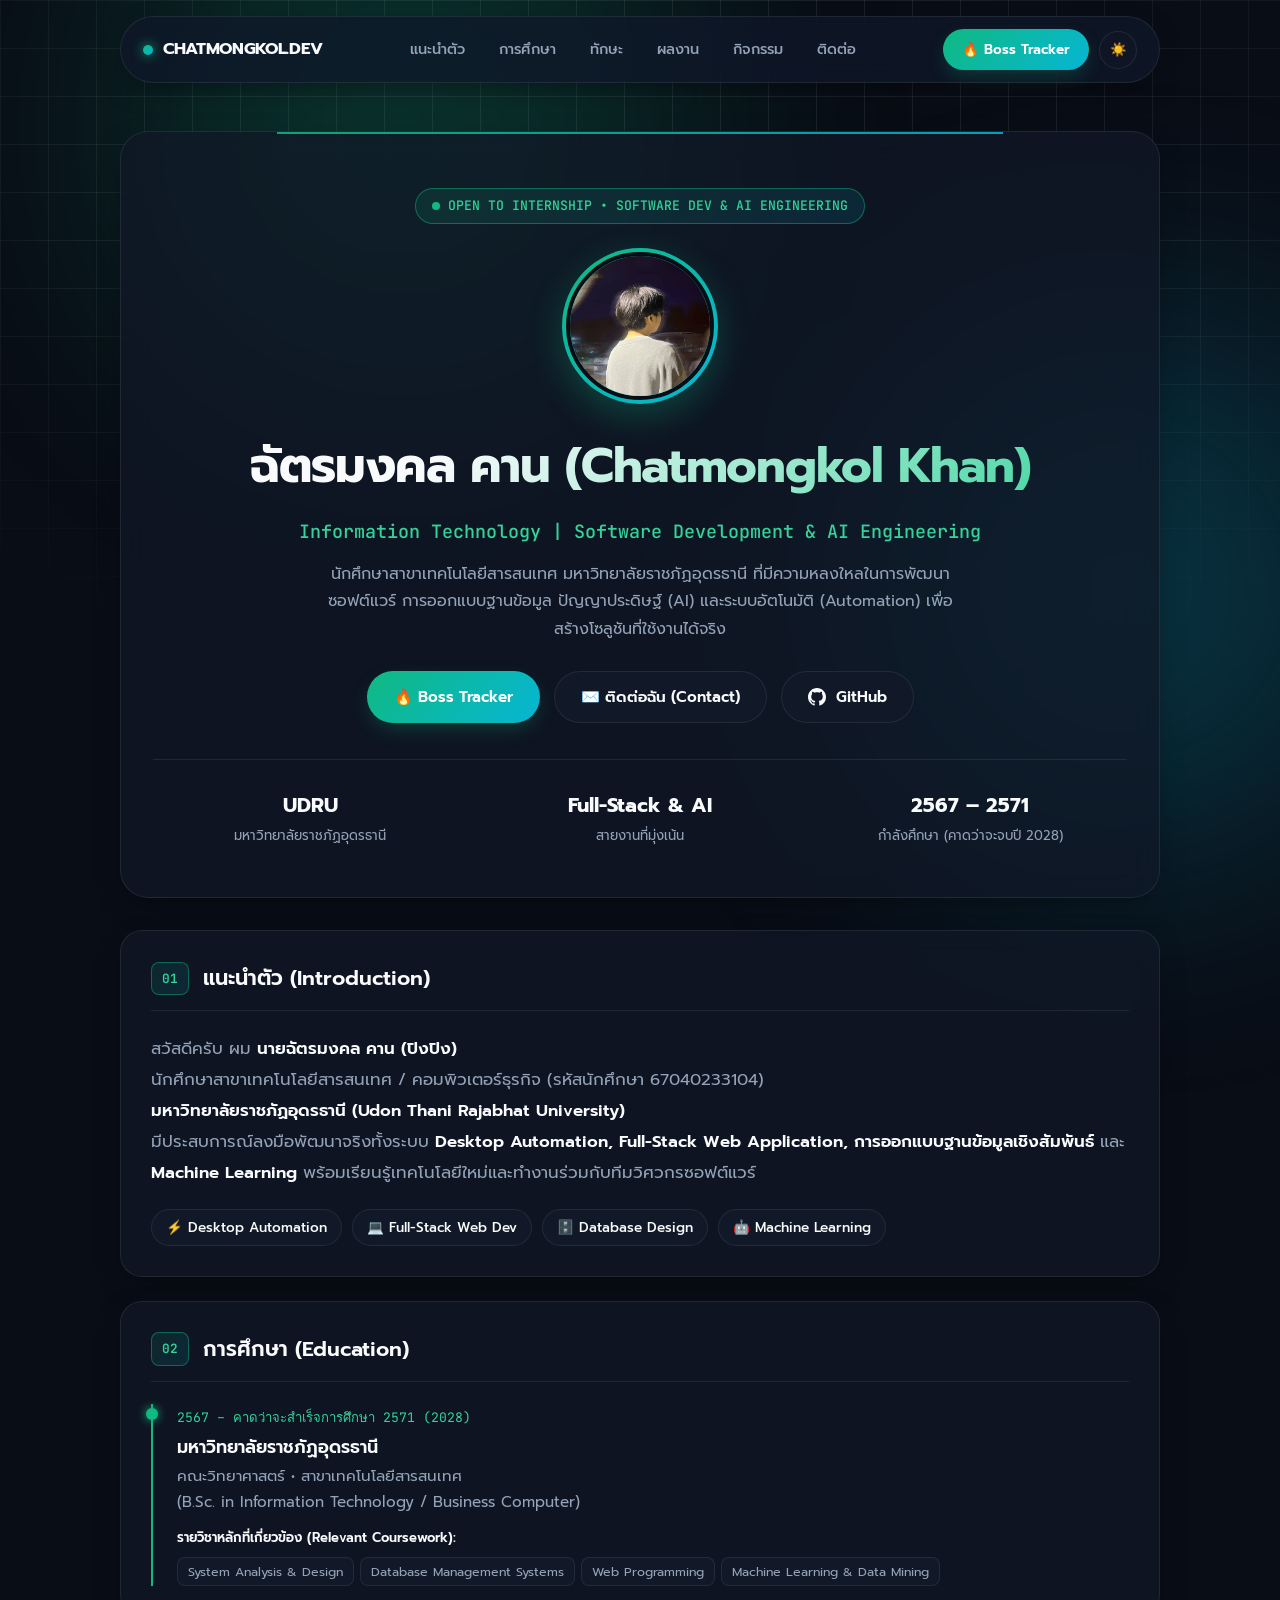
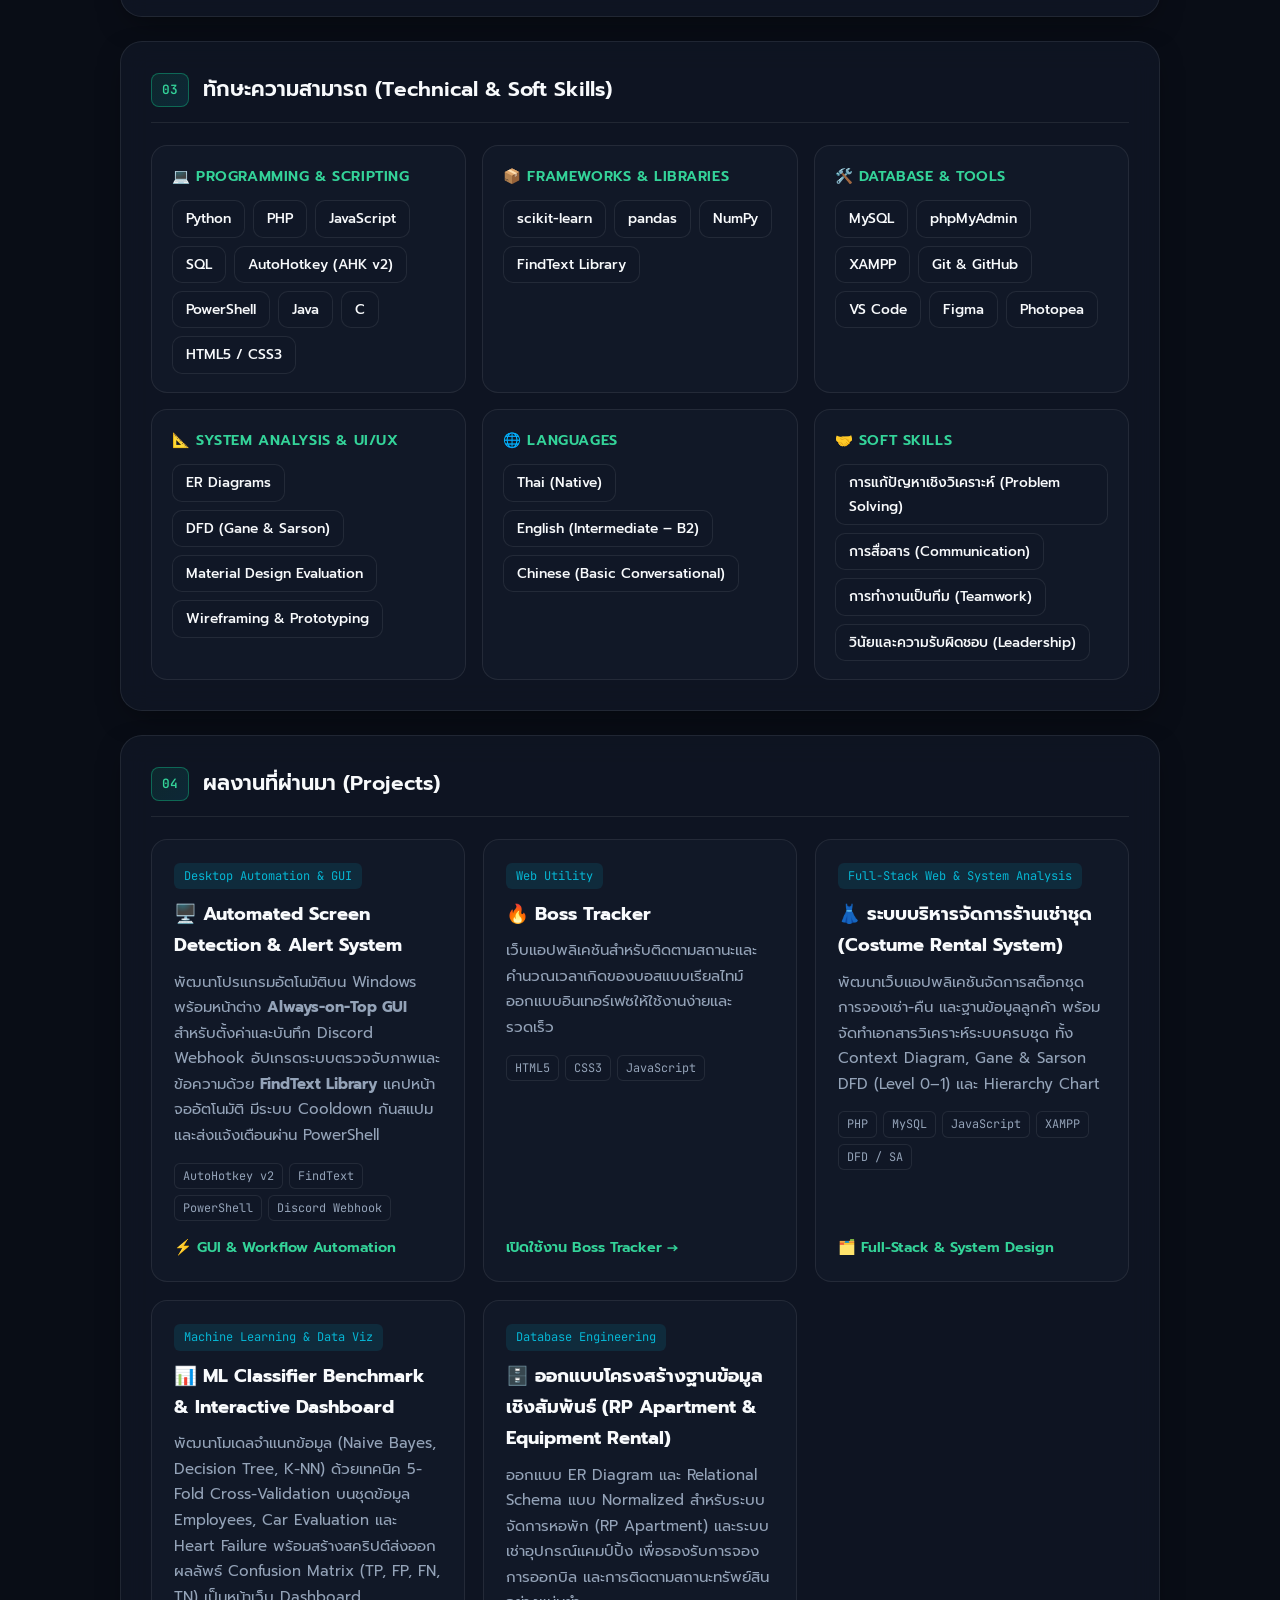
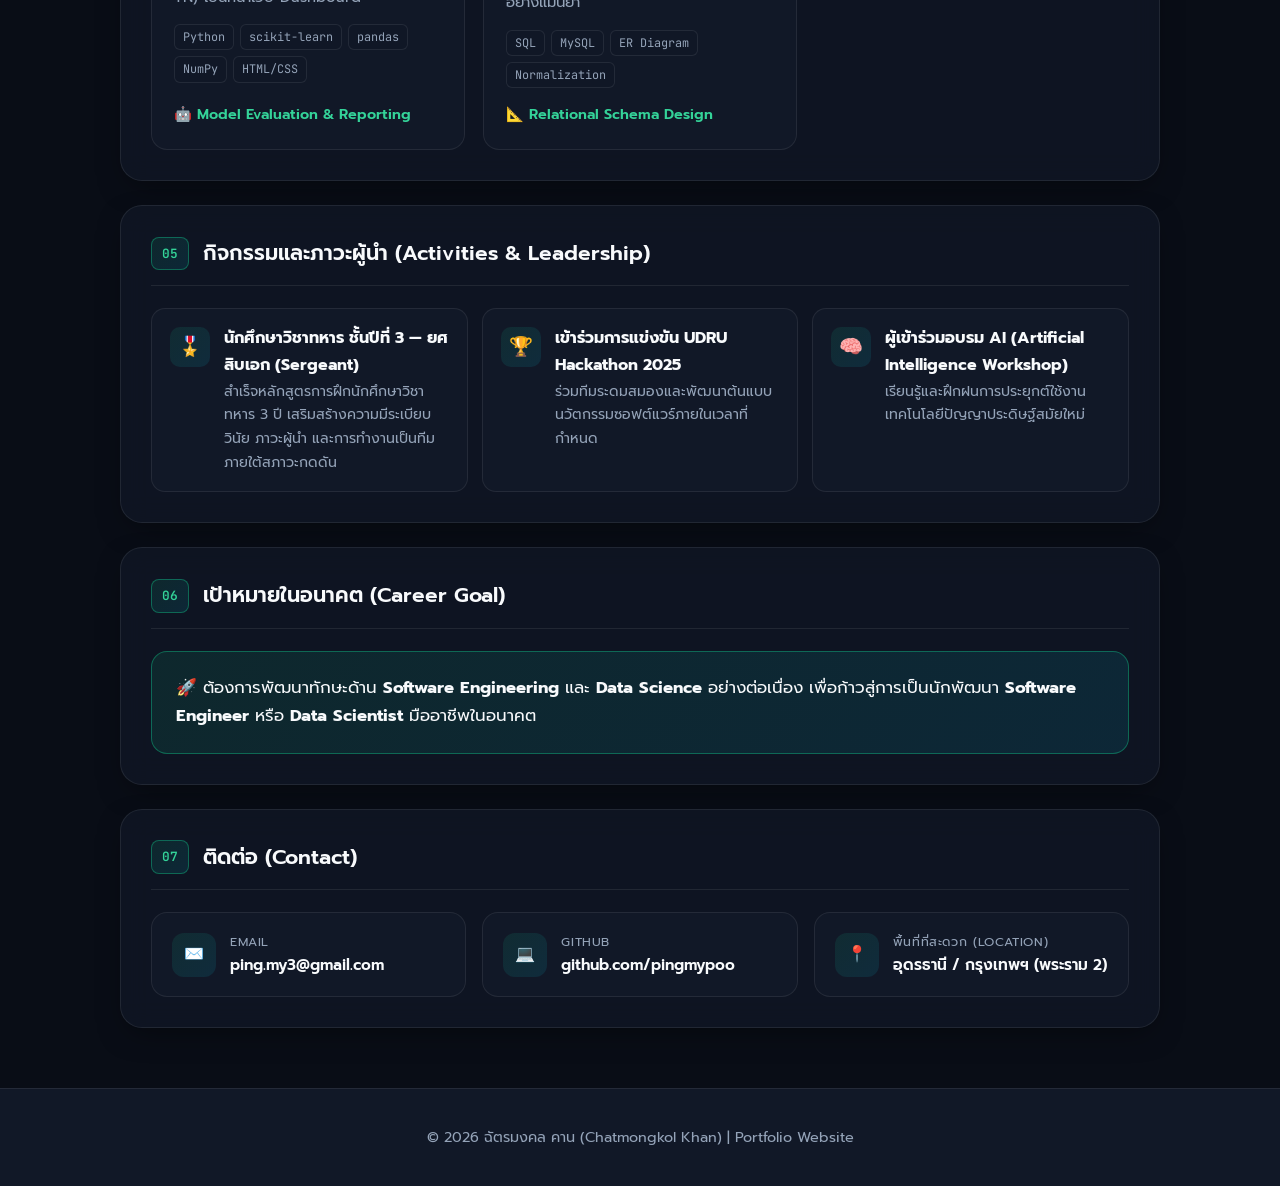
==== commit d0029061: "Update index.html" ====
--- a/index.html
+++ b/index.html
@@ -925,7 +925,7 @@
                 <span class="timeline-year">2567 – คาดว่าจะสำเร็จการศึกษา 2571 (2028)</span>
                 <div class="timeline-title">มหาวิทยาลัยราชภัฏอุดรธานี</div>
                 <div class="timeline-sub">
-                    คณะวิทยาศาสตร์ • สาขาเทคโนโลยีสารสนเทศ / คอมพิวเตอร์ธุรกิจ<br>
+                    คณะวิทยาศาสตร์ • สาขาเทคโนโลยีสารสนเทศ<br>
                     (B.Sc. in Information Technology / Business Computer)
                 </div>
                 <div style="font-size: 0.82rem; font-weight: 600; color: var(--text-primary); margin-top: 10px;">
@@ -999,7 +999,7 @@
                     <div class="skill-group-title">🌐 Languages</div>
                     <div class="skill-pills">
                         <span class="skill-pill">Thai (Native)</span>
-                        <span class="skill-pill">English (Intermediate – B1/B2)</span>
+                        <span class="skill-pill">English (Intermediate – B2)</span>
                         <span class="skill-pill">Chinese (Basic Conversational)</span>
                     </div>
                 </div>
